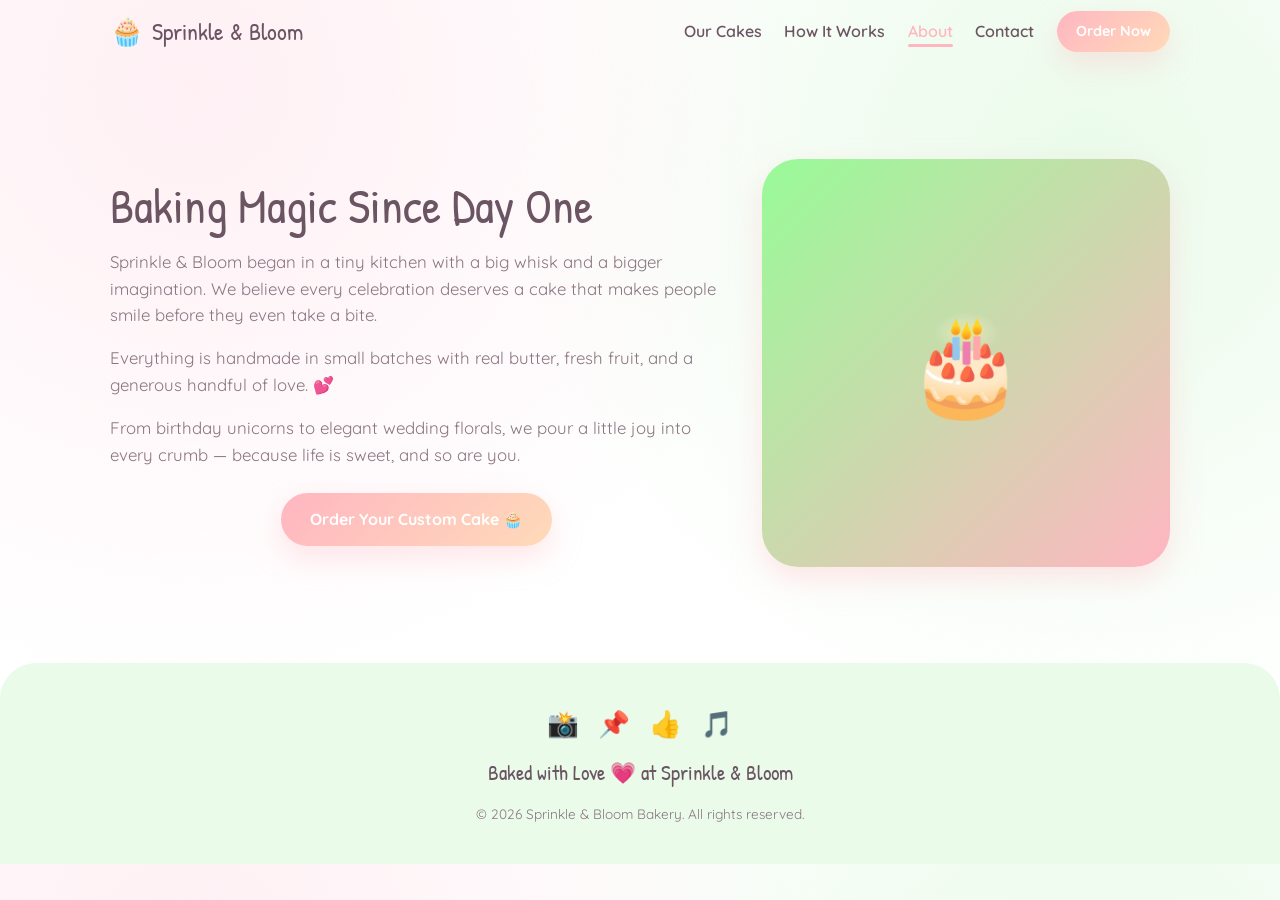
==== sprinkle-bloom/about.html @ a835fbe6 "Add files via upload" ====
<!DOCTYPE html>
<html lang="en">
<head>
  <meta charset="UTF-8" />
  <meta name="viewport" content="width=device-width, initial-scale=1.0" />
  <title>About | Sprinkle &amp; Bloom 🧁</title>
  <meta name="description" content="The story behind Sprinkle & Bloom whimsical custom cake bakery." />
  <link rel="preconnect" href="https://fonts.googleapis.com" />
  <link rel="preconnect" href="https://fonts.gstatic.com" crossorigin />
  <link href="https://fonts.googleapis.com/css2?family=Patrick+Hand&family=Quicksand:wght@400;500;600;700&display=swap" rel="stylesheet" />
  <link rel="stylesheet" href="style.css" />
</head>
<body>
  <div class="particle-field" id="particleField" aria-hidden="true"></div>
  <div class="cursor" id="cursor" aria-hidden="true">🧁</div>

  <header class="header" id="header">
    <nav class="nav container">
      <a href="index.html" class="logo">
        <span class="logo-emoji">🧁</span>
        <span class="logo-text">Sprinkle&nbsp;&amp;&nbsp;Bloom</span>
      </a>
      <button class="nav-toggle" id="navToggle" aria-label="Toggle menu" aria-expanded="false">
        <span></span><span></span><span></span>
      </button>
      <ul class="nav-links" id="navLinks">
        <li><a href="cakes.html">Our Cakes</a></li>
        <li><a href="how.html">How It Works</a></li>
        <li><a href="about.html" class="active">About</a></li>
        <li><a href="contact.html">Contact</a></li>
        <li><a href="contact.html" class="btn btn-primary btn-small">Order Now</a></li>
      </ul>
    </nav>
  </header>

  <main>
    <section class="section about">
      <div class="container about-container">
        <div class="about-text reveal">
          <h2 class="section-title" style="text-align:left;">Baking Magic Since Day One</h2>
          <p>
            Sprinkle &amp; Bloom began in a tiny kitchen with a big whisk and a
            bigger imagination. We believe every celebration deserves a cake that
            makes people smile before they even take a bite.
          </p>
          <p>
            Everything is handmade in small batches with real butter, fresh
            fruit, and a generous handful of love. 💕
          </p>
          <p>
            From birthday unicorns to elegant wedding florals, we pour a little
            joy into every crumb — because life is sweet, and so are you.
          </p>
          <div class="center-btn" style="text-align:left;margin-top:1.5rem;">
            <a href="contact.html" class="btn btn-primary">Order Your Custom Cake 🧁</a>
          </div>
        </div>
        <div class="about-art reveal" aria-hidden="true">
          <div class="blob-card"><span class="big-emoji">🎂</span></div>
        </div>
      </div>
    </section>
  </main>

  <footer class="footer">
    <div class="container footer-inner">
      <div class="footer-social">
        <a href="#" aria-label="Instagram">📸</a>
        <a href="#" aria-label="Pinterest">📌</a>
        <a href="#" aria-label="Facebook">👍</a>
        <a href="#" aria-label="TikTok">🎵</a>
      </div>
      <p class="footer-love">Baked with Love 💗 at Sprinkle &amp; Bloom</p>
      <p class="footer-copy">© <span id="year"></span> Sprinkle &amp; Bloom Bakery. All rights reserved.</p>
    </div>
  </footer>

  <script src="script.js"></script>
</body>
</html>
---- sprinkle-bloom/style.css ----
/* =====================================================================
   Sprinkle & Bloom 🧁 — Whimsical Custom Cake Bakery
   Single, well-commented stylesheet.
   Palette & fonts are defined as CSS variables in :root below.
   ===================================================================== */

/* ---------- 1. Design tokens (CSS variables) ---------- */
:root {
  /* Pastel palette */
  --pink:   #FFB6C1;
  --mint:   #98FB98;
  --white:  #FFFFFF;
  --gold:   #FFD700;
  --peach:  #FFDAB9;

  /* Derived tints for backgrounds / borders */
  --pink-soft:  #FFF0F4;
  --mint-soft:  #EAFBEA;
  --ink:        #6b5563;   /* soft brownish text for readability on pastels */
  --ink-soft:   #8a7682;

  /* Fonts */
  --font-head: "Patrick Hand", cursive;
  --font-body: "Quicksand", sans-serif;

  /* Shape + shadow language */
  --radius:    24px;
  --radius-lg: 36px;
  --shadow:    0 12px 30px rgba(255, 182, 193, 0.35);
  --shadow-sm: 0 6px 16px rgba(255, 182, 193, 0.30);

  /* Layout */
  --maxw: 1140px;
}

/* ---------- 2. Reset & base ---------- */
*,
*::before,
*::after { box-sizing: border-box; margin: 0; padding: 0; }

html { scroll-behavior: smooth; }

body {
  font-family: var(--font-body);
  color: var(--ink);
  background:
    radial-gradient(circle at 15% 10%, var(--pink-soft) 0%, transparent 45%),
    radial-gradient(circle at 85% 20%, var(--mint-soft) 0%, transparent 45%),
    var(--white);
  line-height: 1.6;
  overflow-x: hidden;
  /* hide native cursor on desktop; custom cupcake cursor takes over (see JS) */
}

h1, h2, h3 { font-family: var(--font-head); font-weight: 400; line-height: 1.1; }

a { color: inherit; text-decoration: none; }

img, svg { display: block; max-width: 100%; }

.container {
  width: 100%;
  max-width: var(--maxw);
  margin-inline: auto;
  padding-inline: clamp(1rem, 4vw, 2.5rem);
}

/* ---------- 3. Buttons (micro-interactions) ---------- */
.btn {
  display: inline-block;
  font-family: var(--font-body);
  font-weight: 700;
  font-size: 1rem;
  padding: 0.85rem 1.8rem;
  border: none;
  border-radius: 999px;
  cursor: pointer;
  transition: transform .25s cubic-bezier(.34,1.56,.64,1), box-shadow .25s, background .25s;
  will-change: transform;
}
.btn-primary {
  background: linear-gradient(135deg, var(--pink), var(--peach));
  color: #fff;
  box-shadow: var(--shadow);
}
.btn-primary:hover {
  transform: translateY(-3px) scale(1.05);
  box-shadow: 0 16px 36px rgba(255, 182, 193, 0.55);
  background: linear-gradient(135deg, var(--peach), var(--pink));
}
.btn-ghost {
  background: var(--white);
  color: var(--ink);
  box-shadow: var(--shadow-sm);
}
.btn-ghost:hover { transform: translateY(-3px) scale(1.05); background: var(--mint-soft); }
.btn-small { padding: 0.55rem 1.2rem; font-size: .9rem; }
.btn-block { width: 100%; }

/* center a lone button under a section */
.center-btn {
  display: flex;
  justify-content: center;
  margin-top: 2.2rem;
}

/* make an entire polaroid card a clickable link */
.polaroid-link { display: block; }

/* CTA banner reuses .order-box styling */
.cta-banner { text-align: center; }

/* ---------- 4. Header / Navigation ---------- */
.header {
  position: sticky;
  top: 0;
  z-index: 50;
  /* transparent at top, JS adds .scrolled for solid bg */
  background: transparent;
  transition: background .35s, box-shadow .35s, padding .35s;
  padding-block: 0.6rem;
}
.header.scrolled {
  background: rgba(255, 255, 255, 0.85);
  backdrop-filter: blur(10px);
  box-shadow: 0 6px 20px rgba(255, 182, 193, 0.25);
}
.nav {
  display: flex;
  align-items: center;
  justify-content: space-between;
}
.logo {
  display: flex;
  align-items: center;
  gap: 0.5rem;
  font-family: var(--font-head);
  font-size: 1.5rem;
  color: var(--ink);
}
.logo-emoji { font-size: 1.7rem; animation: bob 3s ease-in-out infinite; }

.nav-links {
  list-style: none;
  display: flex;
  align-items: center;
  gap: 1.4rem;
  font-weight: 600;
}
.nav-links a:not(.btn) {
  position: relative;
  padding: 0.3rem 0;
  transition: color .2s;
}
.nav-links a:not(.btn)::after {
  content: "";
  position: absolute;
  left: 0; bottom: -2px;
  width: 0; height: 3px;
  border-radius: 3px;
  background: var(--pink);
  transition: width .25s;
}
.nav-links a:not(.btn):hover { color: var(--pink); }
.nav-links a:not(.btn):hover::after { width: 100%; }
/* current page indicator */
.nav-links a.active { color: var(--pink); }
.nav-links a.active::after { width: 100%; }

/* hamburger (mobile) */
.nav-toggle {
  display: none;
  flex-direction: column;
  gap: 5px;
  background: none;
  border: none;
  cursor: pointer;
  padding: 6px;
}
.nav-toggle span {
  width: 26px; height: 3px; border-radius: 3px;
  background: var(--ink);
  transition: transform .3s, opacity .3s;
}

/* ---------- 5. Hero ---------- */
.hero {
  position: relative;
  padding-block: clamp(3rem, 8vw, 6rem);
  min-height: 88vh;
  display: flex;
  align-items: center;
}
.hero-container {
  display: grid;
  grid-template-columns: 1.1fr 0.9fr;
  gap: 2rem;
  align-items: center;
}
.eyebrow {
  display: inline-block;
  background: var(--mint-soft);
  color: #4a8a4a;
  font-weight: 700;
  font-size: .85rem;
  padding: 0.35rem 1rem;
  border-radius: 999px;
  margin-bottom: 1rem;
  box-shadow: var(--shadow-sm);
}
.hero-text h1 {
  font-size: clamp(2.6rem, 6vw, 4.4rem);
  color: var(--ink);
}
.hero-text .highlight {
  color: var(--pink);
  position: relative;
}
.hero-text .highlight::after {
  content: "";
  position: absolute; left: 0; bottom: 4px;
  width: 100%; height: 12px;
  background: var(--gold);
  opacity: .35;
  border-radius: 12px;
  z-index: -1;
}
.hero-sub {
  margin: 1.2rem 0 1.8rem;
  font-size: 1.15rem;
  color: var(--ink-soft);
  max-width: 34ch;
}
.hero-cta { display: flex; gap: 1rem; flex-wrap: wrap; }

/* Animated SVG baker scene */
.hero-image { display: flex; justify-content: center; }
.baker-scene { width: min(420px, 100%); height: auto; }

.blob {
  fill: var(--pink-soft);
  animation: pulse 6s ease-in-out infinite;
}
.cake { animation: floaty 5s ease-in-out infinite; transform-origin: center; }
.baker { animation: floaty 5s ease-in-out infinite reverse; transform-origin: center; }
.sprinkles .sp { animation: spin 4s linear infinite; transform-origin: center; }
.sp2 { animation-delay: .5s; } .sp3 { animation-delay: 1s; }
.sp4 { animation-delay: 1.5s; } .sp5 { animation-delay: 2s; }
.piping { animation: pipe 1.6s ease-in-out infinite; transform-origin: 168px 138px; }
.frost-dot { animation: drop 1.6s ease-in-out infinite; }

@keyframes floaty { 0%,100% { transform: translateY(0); } 50% { transform: translateY(-10px); } }
@keyframes pulse  { 0%,100% { transform: scale(1); } 50% { transform: scale(1.06); } }
@keyframes spin   { to { transform: rotate(360deg); } }
@keyframes bob    { 0%,100% { transform: translateY(0); } 50% { transform: translateY(-6px); } }
@keyframes pipe   { 0%,100% { transform: rotate(0); } 50% { transform: rotate(-8deg) translateY(2px); } }
@keyframes drop   { 0% { opacity: 0; transform: translateY(-4px); } 50% { opacity: 1; } 100% { opacity: 0; transform: translateY(8px); } }

/* ---------- 6. Generic sections ---------- */
.section { padding-block: clamp(3.5rem, 8vw, 6rem); position: relative; }
.section-title {
  text-align: center;
  font-size: clamp(2rem, 5vw, 3rem);
  color: var(--ink);
}
.section-sub {
  text-align: center;
  color: var(--ink-soft);
  margin-top: .6rem;
  margin-bottom: 2.5rem;
  font-size: 1.05rem;
}

/* ---------- 7. Cakes gallery (polaroid cards) ---------- */
.cake-grid {
  display: grid;
  grid-template-columns: repeat(3, 1fr);
  gap: 2rem;
}
.cake-card { display: flex; justify-content: center; }
.polaroid {
  background: var(--white);
  border-radius: var(--radius);
  padding: 1rem 1rem 1.4rem;
  box-shadow: var(--shadow);
  width: 100%;
  max-width: 320px;
  transition: transform .4s cubic-bezier(.34,1.56,.64,1), box-shadow .4s;
  /* slight random tilt for charm */
  transform: rotate(-2deg);
}
.cake-card:nth-child(even) .polaroid { transform: rotate(2deg); }
.polaroid:hover {
  /* wobble + float on hover */
  animation: wobble 0.6s ease;
  transform: translateY(-12px) rotate(0deg) scale(1.04);
  box-shadow: 0 22px 44px rgba(255, 182, 193, 0.5);
}
.cake-card:nth-child(even) .polaroid:hover { transform: translateY(-12px) rotate(0deg) scale(1.04); }

.cake-photo {
  aspect-ratio: 1 / 1;
  border-radius: 16px;
  background-size: cover;
  background-position: center;
}
/* Placeholder "photos": playful pastel gradients (replace with real images later) */
.photo-1 { background: linear-gradient(135deg, var(--pink), var(--peach)); }
.photo-2 { background: linear-gradient(135deg, var(--mint), #c8f7c8); }
.photo-3 { background: linear-gradient(135deg, #c9b6ff, var(--pink)); }
.photo-4 { background: linear-gradient(135deg, var(--gold), var(--peach)); }
.photo-5 { background: linear-gradient(135deg, #ff9ec4, var(--pink)); }
.photo-6 { background: linear-gradient(135deg, #a7e9ff, var(--mint)); }
.polaroid figcaption {
  text-align: center;
  font-family: var(--font-head);
  font-size: 1.3rem;
  margin-top: .8rem;
  color: var(--ink);
}

@keyframes wobble {
  0% { transform: rotate(0) translateY(-12px) scale(1.04); }
  25% { transform: rotate(-3deg) translateY(-12px) scale(1.04); }
  50% { transform: rotate(3deg) translateY(-12px) scale(1.04); }
  75% { transform: rotate(-2deg) translateY(-12px) scale(1.04); }
  100% { transform: rotate(0) translateY(-12px) scale(1.04); }
}

/* ---------- 8. How it works ---------- */
.how { background: var(--pink-soft); border-radius: var(--radius-lg); margin-inline: clamp(0,3vw,1.5rem); }
.steps {
  display: grid;
  grid-template-columns: repeat(3, 1fr);
  gap: 2rem;
}
.step {
  background: var(--white);
  border-radius: var(--radius);
  padding: 2rem 1.5rem;
  text-align: center;
  box-shadow: var(--shadow-sm);
  transition: transform .3s, box-shadow .3s;
}
.step:hover { transform: translateY(-8px); box-shadow: var(--shadow); }
.step-icon {
  font-size: 3rem;
  margin-bottom: .6rem;
  animation: bob 3s ease-in-out infinite;
}
.step h3 { font-size: 1.5rem; color: var(--pink); margin-bottom: .4rem; }
.step p { color: var(--ink-soft); }

/* ---------- 9. About ---------- */
.about-container {
  display: grid;
  grid-template-columns: 1.2fr 0.8fr;
  gap: 2.5rem;
  align-items: center;
}
.about-text p { margin-top: 1rem; color: var(--ink-soft); font-size: 1.05rem; }
.blob-card {
  background: linear-gradient(135deg, var(--mint), var(--pink));
  border-radius: var(--radius-lg);
  aspect-ratio: 1 / 1;
  display: grid;
  place-items: center;
  box-shadow: var(--shadow);
  animation: floaty 6s ease-in-out infinite;
}
.big-emoji { font-size: 6rem; }

/* ---------- 10. Order / contact form ---------- */
.order { }
.order-box {
  background: var(--white);
  border-radius: var(--radius-lg);
  padding: clamp(2rem, 5vw, 3.5rem);
  box-shadow: var(--shadow);
  max-width: 720px;
  margin-inline: auto;
}
.order-form { display: grid; gap: 1.2rem; margin-top: 1.5rem; }
.field { display: grid; gap: .4rem; }
.field label { font-weight: 700; color: var(--ink); }
.field input,
.field textarea {
  font-family: var(--font-body);
  font-size: 1rem;
  padding: 0.85rem 1rem;
  border: 2px solid var(--peach);
  border-radius: 16px;
  background: var(--pink-soft);
  color: var(--ink);
  transition: border-color .2s, box-shadow .2s;
  resize: vertical;
}
.field input:focus,
.field textarea:focus {
  outline: none;
  border-color: var(--pink);
  box-shadow: 0 0 0 4px rgba(255, 182, 193, 0.25);
}
.form-note {
  text-align: center;
  font-weight: 700;
  color: #4a8a4a;
  min-height: 1.2em;
}

.contact-mini { text-align: center; color: var(--ink-soft); }
.contact-mini a { color: var(--pink); font-weight: 700; }

/* ---------- 11. Footer ---------- */
.footer {
  background: var(--mint-soft);
  border-top-left-radius: var(--radius-lg);
  border-top-right-radius: var(--radius-lg);
  padding-block: 2.5rem;
}
.footer-inner { text-align: center; display: grid; gap: .8rem; }
.footer-social { display: flex; justify-content: center; gap: 1.2rem; font-size: 1.6rem; }
.footer-social a { transition: transform .25s; }
.footer-social a:hover { transform: translateY(-4px) scale(1.2) rotate(-8deg); }
.footer-love { font-family: var(--font-head); font-size: 1.3rem; color: var(--ink); }
.footer-copy { font-size: .85rem; color: var(--ink-soft); }

/* ---------- 12. Scroll-reveal animation ---------- */
/* Elements with .reveal start hidden + shifted; JS adds .visible */
.reveal {
  opacity: 0;
  transform: translateY(40px);
  transition: opacity .7s ease, transform .7s cubic-bezier(.34,1.56,.64,1);
}
.reveal.visible { opacity: 1; transform: translateY(0); }
/* stagger children inside a grid for a cascading effect */
.cake-grid .reveal:nth-child(2) { transition-delay: .08s; }
.cake-grid .reveal:nth-child(3) { transition-delay: .16s; }
.cake-grid .reveal:nth-child(4) { transition-delay: .08s; }
.cake-grid .reveal:nth-child(5) { transition-delay: .16s; }
.cake-grid .reveal:nth-child(6) { transition-delay: .24s; }
.steps .reveal:nth-child(2) { transition-delay: .12s; }
.steps .reveal:nth-child(3) { transition-delay: .24s; }

/* ---------- 13. Floating background particles ---------- */
.particle-field {
  position: fixed;
  inset: 0;
  pointer-events: none;   /* never blocks clicks */
  z-index: 1;
  overflow: hidden;
}
.particle-field .particle {
  position: absolute;
  bottom: -40px;
  font-size: 1.1rem;
  opacity: .5;
  animation: rise linear infinite;
  will-change: transform;
}
@keyframes rise {
  0%   { transform: translateY(0) rotate(0); opacity: 0; }
  12%  { opacity: .5; }
  88%  { opacity: .5; }
  100% { transform: translateY(-110vh) rotate(360deg); opacity: 0; }
}

/* ---------- 14. Custom cursor ---------- */
.cursor {
  position: fixed;
  top: 0; left: 0;
  font-size: 1.6rem;
  pointer-events: none;
  z-index: 9999;
  /* Position is driven every frame by JS (rAF lerp) — do NOT transition
     transform here, or it double-smooths and lags/jitters (esp. over
     the animated cake cards). Only the scale gets a gentle transition. */
  transform: translate(-50%, -50%);
  transition: scale .15s ease, opacity .2s ease;
  display: none;            /* enabled by JS only on fine pointers */
  will-change: transform;
  opacity: 0;               /* fade in once the mouse moves */
}
.cursor.active { scale: 1.5; }

/* ---------- 15. Responsive ---------- */
@media (max-width: 900px) {
  .hero-container { grid-template-columns: 1fr; text-align: center; }
  .hero-sub { margin-inline: auto; }
  .hero-cta { justify-content: center; }
  .hero-image { order: -1; }
  .cake-grid { grid-template-columns: repeat(2, 1fr); }
  .steps { grid-template-columns: 1fr; }
  .about-container { grid-template-columns: 1fr; }
  .about-art { order: -1; max-width: 280px; margin-inline: auto; }
}

@media (max-width: 620px) {
  .nav-links {
    position: absolute;
    top: 100%; right: 0; left: 0;
    flex-direction: column;
    gap: 1rem;
    background: rgba(255,255,255,.97);
    padding: 1.5rem;
    border-radius: 0 0 var(--radius) var(--radius);
    box-shadow: var(--shadow);
    transform: translateY(-130%);
    transition: transform .35s ease;
  }
  .nav-links.open { transform: translateY(0); }
  .nav-toggle { display: flex; }
  .nav-toggle.open span:nth-child(1) { transform: translateY(8px) rotate(45deg); }
  .nav-toggle.open span:nth-child(2) { opacity: 0; }
  .nav-toggle.open span:nth-child(3) { transform: translateY(-8px) rotate(-45deg); }
  .cake-grid { grid-template-columns: 1fr; }
  .hero-text h1 { font-size: 2.6rem; }
}

/* ---------- 16. Reduced-motion accessibility ---------- */
@media (prefers-reduced-motion: reduce) {
  *, *::before, *::after {
    animation-duration: .001ms !important;
    animation-iteration-count: 1 !important;
    transition-duration: .001ms !important;
    scroll-behavior: auto !important;
  }
  .reveal { opacity: 1; transform: none; }
}
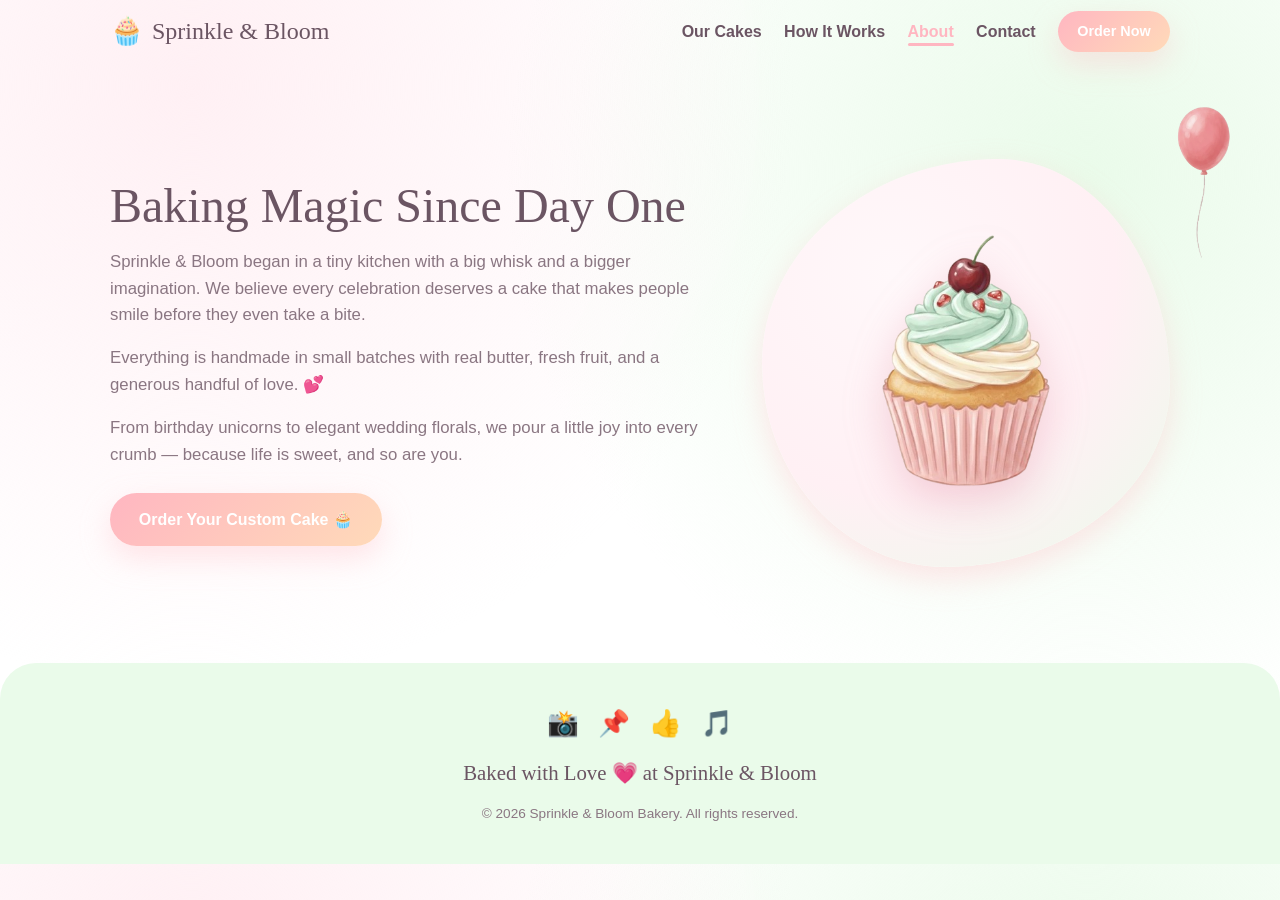
==== commit 948c7743: "Use watercolor illustration assets and add whimsical animations - Move the 7 PNGs into images/ with " ====
--- a/sprinkle-bloom/about.html
+++ b/sprinkle-bloom/about.html
@@ -3,6 +3,11 @@
 <head>
   <meta charset="UTF-8" />
   <meta name="viewport" content="width=device-width, initial-scale=1.0" />
+  <meta
+    http-equiv="Content-Security-Policy"
+    content="default-src 'self'; script-src 'self'; style-src 'self' 'unsafe-inline' https://fonts.googleapis.com; font-src https://fonts.gstatic.com; img-src 'self' data:; connect-src 'self'; object-src 'none'; base-uri 'self'; form-action 'self'"
+  />
+  <meta name="referrer" content="strict-origin-when-cross-origin" />
   <title>About | Sprinkle &amp; Bloom 🧁</title>
   <meta name="description" content="The story behind Sprinkle & Bloom whimsical custom cake bakery." />
   <link rel="preconnect" href="https://fonts.googleapis.com" />
@@ -35,6 +40,7 @@
 
   <main>
     <section class="section about">
+      <img src="images/balloon-coral.png" alt="" class="section-balloon float-decor" data-speed="-0.09" aria-hidden="true" loading="lazy" />
       <div class="container about-container">
         <div class="about-text reveal">
           <h2 class="section-title" style="text-align:left;">Baking Magic Since Day One</h2>
@@ -51,12 +57,14 @@
             From birthday unicorns to elegant wedding florals, we pour a little
             joy into every crumb — because life is sweet, and so are you.
           </p>
-          <div class="center-btn" style="text-align:left;margin-top:1.5rem;">
+          <div class="center-btn" style="justify-content:flex-start;margin-top:1.5rem;">
             <a href="contact.html" class="btn btn-primary">Order Your Custom Cake 🧁</a>
           </div>
         </div>
         <div class="about-art reveal" aria-hidden="true">
-          <div class="blob-card"><span class="big-emoji">🎂</span></div>
+          <div class="blob-card">
+            <img src="images/cupcake.png" alt="" class="blob-art" loading="lazy" width="400" height="400" />
+          </div>
         </div>
       </div>
     </section>
--- a/sprinkle-bloom/style.css
+++ b/sprinkle-bloom/style.css
@@ -233,28 +233,157 @@
 }
 .hero-cta { display: flex; gap: 1rem; flex-wrap: wrap; }
 
-/* Animated SVG baker scene */
-.hero-image { display: flex; justify-content: center; }
-.baker-scene { width: min(420px, 100%); height: auto; }
-
-.blob {
-  fill: var(--pink-soft);
-  animation: pulse 6s ease-in-out infinite;
-}
-.cake { animation: floaty 5s ease-in-out infinite; transform-origin: center; }
-.baker { animation: floaty 5s ease-in-out infinite reverse; transform-origin: center; }
-.sprinkles .sp { animation: spin 4s linear infinite; transform-origin: center; }
-.sp2 { animation-delay: .5s; } .sp3 { animation-delay: 1s; }
-.sp4 { animation-delay: 1.5s; } .sp5 { animation-delay: 2s; }
-.piping { animation: pipe 1.6s ease-in-out infinite; transform-origin: 168px 138px; }
-.frost-dot { animation: drop 1.6s ease-in-out infinite; }
-
-@keyframes floaty { 0%,100% { transform: translateY(0); } 50% { transform: translateY(-10px); } }
-@keyframes pulse  { 0%,100% { transform: scale(1); } 50% { transform: scale(1.06); } }
-@keyframes spin   { to { transform: rotate(360deg); } }
+/* Hero illustration: hand-painted cake floating over a morphing blob */
+.hero-image {
+  position: relative;
+  display: flex;
+  justify-content: center;
+  align-items: center;
+}
+.hero-blob {
+  position: absolute;
+  inset: 0;
+  margin: auto;
+  width: min(440px, 92%);
+  aspect-ratio: 1 / 1;
+  background: radial-gradient(circle at 35% 30%, #fff6f9 0%, var(--pink-soft) 55%, #ffe4ec 100%);
+  border-radius: 58% 42% 55% 45% / 50% 55% 45% 50%;
+  animation: blobMorph 12s ease-in-out infinite alternate;
+  z-index: 0;
+}
+.hero-cake {
+  position: relative;
+  z-index: 1;
+  width: min(400px, 82%);
+  height: auto;
+  filter: drop-shadow(0 24px 30px rgba(214, 116, 141, 0.28));
+  animation: floaty 6s ease-in-out infinite;
+}
+/* small companion desserts orbiting the hero cake */
+.hero-mini {
+  position: absolute;
+  z-index: 2;
+  width: clamp(70px, 9vw, 110px);
+  height: auto;
+  filter: drop-shadow(0 10px 14px rgba(214, 116, 141, 0.25));
+}
+.mini-macaron { top: 4%; left: 2%; animation: floaty 5s ease-in-out infinite reverse; }
+.mini-cupcake { bottom: 2%; right: 0; animation: floaty 7s ease-in-out .8s infinite; }
+
+/* Decorative floating balloons (parallax handled in JS via data-depth/data-speed) */
+.float-decor { pointer-events: none; user-select: none; will-change: transform; }
+.hero-balloon {
+  position: absolute;
+  width: clamp(54px, 7vw, 96px);
+  height: auto;
+  z-index: 0;
+  opacity: .9;
+  filter: drop-shadow(0 12px 16px rgba(214, 116, 141, 0.18));
+}
+.balloon-1 { top: 12%;  left: 4%;  animation: sway 7s ease-in-out infinite; }
+.balloon-2 { top: 8%;   right: 6%; animation: sway 9s ease-in-out 1s infinite reverse; }
+.balloon-3 { bottom: 10%; left: 44%; width: clamp(44px, 5vw, 72px); animation: sway 8s ease-in-out .5s infinite; }
+
+/* balloons peeking into content sections */
+.section-balloon {
+  position: absolute;
+  top: 6%;
+  right: 3%;
+  width: clamp(50px, 6vw, 88px);
+  height: auto;
+  z-index: 0;
+  opacity: .8;
+  animation: sway 8s ease-in-out infinite;
+}
+.section-balloon-left { right: auto; left: 3%; top: 40%; animation-delay: 1.2s; }
+.cta-section { position: relative; }
+.cta-balloon {
+  position: absolute;
+  top: -8%;
+  right: 8%;
+  width: clamp(54px, 6vw, 90px);
+  z-index: 2;
+  animation: sway 7s ease-in-out infinite;
+}
+
+/* Scroll hint: a little bouncing pill at the bottom of the hero */
+.scroll-hint {
+  position: absolute;
+  left: 50%;
+  bottom: 1.6rem;
+  transform: translateX(-50%);
+  width: 28px; height: 46px;
+  border: 3px solid var(--pink);
+  border-radius: 999px;
+  display: flex;
+  justify-content: center;
+  padding-top: 8px;
+  opacity: .7;
+  transition: opacity .25s;
+}
+.scroll-hint:hover { opacity: 1; }
+.scroll-hint-dot {
+  width: 6px; height: 6px;
+  border-radius: 50%;
+  background: var(--pink);
+  animation: scrollDot 1.8s ease-in-out infinite;
+}
+
+/* Hero title reveal: JS wraps words in .title-word spans */
+.title-word {
+  display: inline-block;
+  opacity: 0;
+  transform: translateY(0.6em) rotate(4deg);
+  animation: wordRise .7s cubic-bezier(.34,1.56,.64,1) forwards;
+}
+
+@keyframes wordRise {
+  to { opacity: 1; transform: translateY(0) rotate(0); }
+}
+/* --px / --py are parallax offsets driven by JS (mouse + scroll);
+   baking them into the keyframes lets both effects compose. */
+@keyframes floaty {
+  0%,100% { transform: translate(var(--px, 0px), var(--py, 0px)) rotate(-1deg); }
+  50%     { transform: translate(var(--px, 0px), calc(var(--py, 0px) - 14px)) rotate(1.5deg); }
+}
+@keyframes sway {
+  0%,100% { transform: translate(var(--px, 0px), var(--py, 0px)) rotate(-4deg); }
+  50%     { transform: translate(var(--px, 0px), calc(var(--py, 0px) - 18px)) rotate(5deg); }
+}
+@keyframes blobMorph {
+  0%   { border-radius: 58% 42% 55% 45% / 50% 55% 45% 50%; transform: scale(1) rotate(0); }
+  50%  { border-radius: 45% 55% 48% 52% / 55% 45% 55% 45%; transform: scale(1.05) rotate(3deg); }
+  100% { border-radius: 52% 48% 42% 58% / 45% 52% 48% 55%; transform: scale(.98) rotate(-3deg); }
+}
 @keyframes bob    { 0%,100% { transform: translateY(0); } 50% { transform: translateY(-6px); } }
-@keyframes pipe   { 0%,100% { transform: rotate(0); } 50% { transform: rotate(-8deg) translateY(2px); } }
-@keyframes drop   { 0% { opacity: 0; transform: translateY(-4px); } 50% { opacity: 1; } 100% { opacity: 0; transform: translateY(8px); } }
+@keyframes scrollDot {
+  0%   { transform: translateY(0); opacity: 1; }
+  70%  { transform: translateY(16px); opacity: 0; }
+  100% { transform: translateY(0); opacity: 0; }
+}
+
+/* ---------- 5b. Marquee ribbon (patisserie-style flowing text) ---------- */
+.marquee {
+  overflow: hidden;
+  background: linear-gradient(90deg, var(--pink-soft), var(--mint-soft), var(--pink-soft));
+  padding-block: 0.9rem;
+  border-block: 2px dashed rgba(255, 182, 193, 0.5);
+  transform: rotate(-1deg) scale(1.02);
+}
+.marquee-track {
+  display: flex;
+  width: max-content;
+  animation: marquee 26s linear infinite;
+}
+.marquee-track span {
+  font-family: var(--font-head);
+  font-size: 1.35rem;
+  color: var(--ink);
+  white-space: nowrap;
+  padding-right: 1rem;
+}
+.marquee:hover .marquee-track { animation-play-state: paused; }
+@keyframes marquee { to { transform: translateX(-50%); } }
 
 /* ---------- 6. Generic sections ---------- */
 .section { padding-block: clamp(3.5rem, 8vw, 6rem); position: relative; }
@@ -276,7 +405,9 @@
   display: grid;
   grid-template-columns: repeat(3, 1fr);
   gap: 2rem;
-}
+  perspective: 1200px;       /* lets the JS 3D tilt read as depth */
+}
+.cake-grid-4 { grid-template-columns: repeat(4, 1fr); gap: 1.6rem; }
 .cake-card { display: flex; justify-content: center; }
 .polaroid {
   background: var(--white);
@@ -286,45 +417,44 @@
   width: 100%;
   max-width: 320px;
   transition: transform .4s cubic-bezier(.34,1.56,.64,1), box-shadow .4s;
-  /* slight random tilt for charm */
+  /* slight random tilt for charm; JS 3D tilt takes over while hovering */
   transform: rotate(-2deg);
+  transform-style: preserve-3d;
 }
 .cake-card:nth-child(even) .polaroid { transform: rotate(2deg); }
 .polaroid:hover {
-  /* wobble + float on hover */
-  animation: wobble 0.6s ease;
   transform: translateY(-12px) rotate(0deg) scale(1.04);
   box-shadow: 0 22px 44px rgba(255, 182, 193, 0.5);
 }
-.cake-card:nth-child(even) .polaroid:hover { transform: translateY(-12px) rotate(0deg) scale(1.04); }
 
 .cake-photo {
   aspect-ratio: 1 / 1;
   border-radius: 16px;
-  background-size: cover;
-  background-position: center;
-}
-/* Placeholder "photos": playful pastel gradients (replace with real images later) */
-.photo-1 { background: linear-gradient(135deg, var(--pink), var(--peach)); }
-.photo-2 { background: linear-gradient(135deg, var(--mint), #c8f7c8); }
-.photo-3 { background: linear-gradient(135deg, #c9b6ff, var(--pink)); }
-.photo-4 { background: linear-gradient(135deg, var(--gold), var(--peach)); }
-.photo-5 { background: linear-gradient(135deg, #ff9ec4, var(--pink)); }
-.photo-6 { background: linear-gradient(135deg, #a7e9ff, var(--mint)); }
+  overflow: hidden;
+  display: grid;
+  place-items: center;
+  padding: 8%;
+}
+.cake-photo img {
+  width: 100%;
+  height: 100%;
+  object-fit: contain;
+  filter: drop-shadow(0 12px 14px rgba(160, 90, 110, 0.22));
+  transition: transform .5s cubic-bezier(.34,1.56,.64,1);
+  transform: translateZ(30px);  /* pops toward the viewer during 3D tilt */
+}
+.polaroid:hover .cake-photo img { transform: translateZ(30px) scale(1.08) rotate(-2deg); }
+/* soft pastel backdrops behind the transparent illustrations */
+.photo-1 { background: radial-gradient(circle at 30% 25%, #fff8fa, var(--pink-soft) 70%); }
+.photo-2 { background: radial-gradient(circle at 30% 25%, #f6fff6, var(--mint-soft) 70%); }
+.photo-3 { background: radial-gradient(circle at 30% 25%, #fffdf4, #fdf3d8 70%); }
+.photo-4 { background: radial-gradient(circle at 30% 25%, #fff7f2, #ffe9d8 70%); }
 .polaroid figcaption {
   text-align: center;
   font-family: var(--font-head);
   font-size: 1.3rem;
   margin-top: .8rem;
   color: var(--ink);
-}
-
-@keyframes wobble {
-  0% { transform: rotate(0) translateY(-12px) scale(1.04); }
-  25% { transform: rotate(-3deg) translateY(-12px) scale(1.04); }
-  50% { transform: rotate(3deg) translateY(-12px) scale(1.04); }
-  75% { transform: rotate(-2deg) translateY(-12px) scale(1.04); }
-  100% { transform: rotate(0) translateY(-12px) scale(1.04); }
 }
 
 /* ---------- 8. How it works ---------- */
@@ -360,15 +490,22 @@
 }
 .about-text p { margin-top: 1rem; color: var(--ink-soft); font-size: 1.05rem; }
 .blob-card {
-  background: linear-gradient(135deg, var(--mint), var(--pink));
-  border-radius: var(--radius-lg);
+  background: radial-gradient(circle at 32% 28%, #fff8fa 0%, var(--pink-soft) 55%, var(--mint-soft) 100%);
+  border-radius: 58% 42% 55% 45% / 50% 55% 45% 50%;
   aspect-ratio: 1 / 1;
   display: grid;
   place-items: center;
+  padding: 10%;
   box-shadow: var(--shadow);
+  animation: blobMorph 12s ease-in-out infinite alternate;
+}
+.blob-art {
+  width: 100%;
+  height: 100%;
+  object-fit: contain;
+  filter: drop-shadow(0 16px 20px rgba(214, 116, 141, 0.28));
   animation: floaty 6s ease-in-out infinite;
 }
-.big-emoji { font-size: 6rem; }
 
 /* ---------- 10. Order / contact form ---------- */
 .order { }
@@ -457,6 +594,21 @@
   opacity: .5;
   animation: rise linear infinite;
   will-change: transform;
+}
+/* occasional watercolor balloon drifting up with the sprinkles */
+.particle-field .balloon-particle {
+  width: 44px;
+  height: auto;
+  bottom: -140px;
+  opacity: .6;
+  animation: balloonRise linear infinite;
+}
+@keyframes balloonRise {
+  0%   { transform: translateY(0) translateX(0) rotate(-3deg); opacity: 0; }
+  10%  { opacity: .6; }
+  50%  { transform: translateY(-60vh) translateX(24px) rotate(4deg); }
+  90%  { opacity: .6; }
+  100% { transform: translateY(-125vh) translateX(-12px) rotate(-4deg); opacity: 0; }
 }
 @keyframes rise {
   0%   { transform: translateY(0) rotate(0); opacity: 0; }
@@ -489,10 +641,14 @@
   .hero-sub { margin-inline: auto; }
   .hero-cta { justify-content: center; }
   .hero-image { order: -1; }
-  .cake-grid { grid-template-columns: repeat(2, 1fr); }
+  .hero-balloon { opacity: .55; }
+  .balloon-3 { display: none; }
+  .scroll-hint { display: none; }
+  .cake-grid, .cake-grid-4 { grid-template-columns: repeat(2, 1fr); }
   .steps { grid-template-columns: 1fr; }
   .about-container { grid-template-columns: 1fr; }
   .about-art { order: -1; max-width: 280px; margin-inline: auto; }
+  .section-balloon { opacity: .45; }
 }
 
 @media (max-width: 620px) {
@@ -513,8 +669,9 @@
   .nav-toggle.open span:nth-child(1) { transform: translateY(8px) rotate(45deg); }
   .nav-toggle.open span:nth-child(2) { opacity: 0; }
   .nav-toggle.open span:nth-child(3) { transform: translateY(-8px) rotate(-45deg); }
-  .cake-grid { grid-template-columns: 1fr; }
+  .cake-grid, .cake-grid-4 { grid-template-columns: 1fr; }
   .hero-text h1 { font-size: 2.6rem; }
+  .marquee-track span { font-size: 1.1rem; }
 }
 
 /* ---------- 16. Reduced-motion accessibility ---------- */
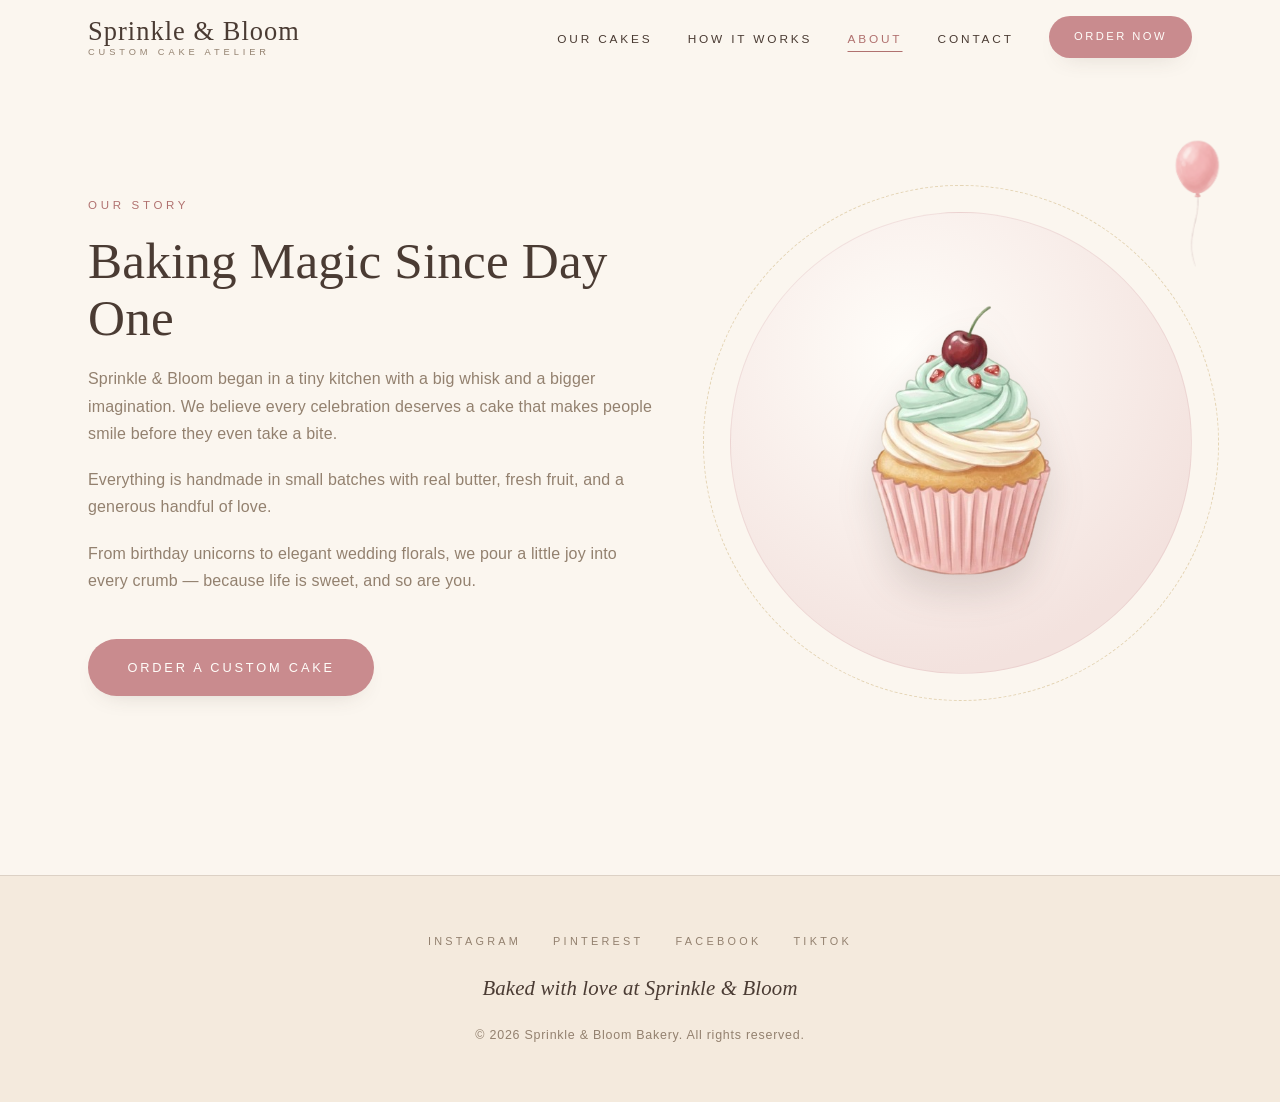
==== commit 2c9e1b39: "Overhaul design to an editorial patisserie aesthetic Move from the candy-pastel/emoji look to a refi" ====
--- a/sprinkle-bloom/about.html
+++ b/sprinkle-bloom/about.html
@@ -8,22 +8,21 @@
     content="default-src 'self'; script-src 'self'; style-src 'self' 'unsafe-inline' https://fonts.googleapis.com; font-src https://fonts.gstatic.com; img-src 'self' data:; connect-src 'self'; object-src 'none'; base-uri 'self'; form-action 'self'"
   />
   <meta name="referrer" content="strict-origin-when-cross-origin" />
-  <title>About | Sprinkle &amp; Bloom 🧁</title>
-  <meta name="description" content="The story behind Sprinkle & Bloom whimsical custom cake bakery." />
+  <title>About | Sprinkle &amp; Bloom</title>
+  <meta name="description" content="The story behind Sprinkle & Bloom whimsical custom cake atelier." />
   <link rel="preconnect" href="https://fonts.googleapis.com" />
   <link rel="preconnect" href="https://fonts.gstatic.com" crossorigin />
-  <link href="https://fonts.googleapis.com/css2?family=Patrick+Hand&family=Quicksand:wght@400;500;600;700&display=swap" rel="stylesheet" />
+  <link href="https://fonts.googleapis.com/css2?family=Cormorant+Garamond:ital,wght@0,400;0,500;0,600;1,400;1,500&family=Jost:wght@300;400;500&display=swap" rel="stylesheet" />
   <link rel="stylesheet" href="style.css" />
 </head>
 <body>
   <div class="particle-field" id="particleField" aria-hidden="true"></div>
-  <div class="cursor" id="cursor" aria-hidden="true">🧁</div>
 
   <header class="header" id="header">
     <nav class="nav container">
       <a href="index.html" class="logo">
-        <span class="logo-emoji">🧁</span>
-        <span class="logo-text">Sprinkle&nbsp;&amp;&nbsp;Bloom</span>
+        <span class="logo-text">Sprinkle &amp; Bloom</span>
+        <span class="logo-tag">Custom Cake Atelier</span>
       </a>
       <button class="nav-toggle" id="navToggle" aria-label="Toggle menu" aria-expanded="false">
         <span></span><span></span><span></span>
@@ -40,10 +39,11 @@
 
   <main>
     <section class="section about">
-      <img src="images/balloon-coral.png" alt="" class="section-balloon float-decor" data-speed="-0.09" aria-hidden="true" loading="lazy" />
+      <img src="images/balloon-coral.png" alt="" class="section-balloon float-decor" data-speed="-0.07" aria-hidden="true" loading="lazy" />
       <div class="container about-container">
         <div class="about-text reveal">
-          <h2 class="section-title" style="text-align:left;">Baking Magic Since Day One</h2>
+          <span class="overline">Our Story</span>
+          <h2 class="section-title">Baking Magic Since Day One</h2>
           <p>
             Sprinkle &amp; Bloom began in a tiny kitchen with a big whisk and a
             bigger imagination. We believe every celebration deserves a cake that
@@ -51,14 +51,14 @@
           </p>
           <p>
             Everything is handmade in small batches with real butter, fresh
-            fruit, and a generous handful of love. 💕
+            fruit, and a generous handful of love.
           </p>
           <p>
             From birthday unicorns to elegant wedding florals, we pour a little
             joy into every crumb — because life is sweet, and so are you.
           </p>
-          <div class="center-btn" style="justify-content:flex-start;margin-top:1.5rem;">
-            <a href="contact.html" class="btn btn-primary">Order Your Custom Cake 🧁</a>
+          <div class="center-btn" style="justify-content:flex-start;">
+            <a href="contact.html" class="btn btn-primary">Order a Custom Cake</a>
           </div>
         </div>
         <div class="about-art reveal" aria-hidden="true">
@@ -73,12 +73,12 @@
   <footer class="footer">
     <div class="container footer-inner">
       <div class="footer-social">
-        <a href="#" aria-label="Instagram">📸</a>
-        <a href="#" aria-label="Pinterest">📌</a>
-        <a href="#" aria-label="Facebook">👍</a>
-        <a href="#" aria-label="TikTok">🎵</a>
+        <a href="#" aria-label="Instagram">Instagram</a>
+        <a href="#" aria-label="Pinterest">Pinterest</a>
+        <a href="#" aria-label="Facebook">Facebook</a>
+        <a href="#" aria-label="TikTok">TikTok</a>
       </div>
-      <p class="footer-love">Baked with Love 💗 at Sprinkle &amp; Bloom</p>
+      <p class="footer-love">Baked with love at Sprinkle &amp; Bloom</p>
       <p class="footer-copy">© <span id="year"></span> Sprinkle &amp; Bloom Bakery. All rights reserved.</p>
     </div>
   </footer>
--- a/sprinkle-bloom/style.css
+++ b/sprinkle-bloom/style.css
@@ -1,36 +1,38 @@
 /* =====================================================================
-   Sprinkle & Bloom 🧁 — Whimsical Custom Cake Bakery
-   Single, well-commented stylesheet.
-   Palette & fonts are defined as CSS variables in :root below.
+   Sprinkle & Bloom — Whimsical Custom Cake Atelier
+   Editorial patisserie design: warm cream paper, elegant serif display
+   type, letter-spaced small caps, watercolor illustrations, and gentle
+   drifting motion.
    ===================================================================== */
 
-/* ---------- 1. Design tokens (CSS variables) ---------- */
+/* ---------- 1. Design tokens ---------- */
 :root {
-  /* Pastel palette */
-  --pink:   #FFB6C1;
-  --mint:   #98FB98;
-  --white:  #FFFFFF;
-  --gold:   #FFD700;
-  --peach:  #FFDAB9;
-
-  /* Derived tints for backgrounds / borders */
-  --pink-soft:  #FFF0F4;
-  --mint-soft:  #EAFBEA;
-  --ink:        #6b5563;   /* soft brownish text for readability on pastels */
-  --ink-soft:   #8a7682;
+  /* Warm paper + muted confection palette */
+  --cream:      #FBF6EF;   /* page background — warm paper */
+  --cream-deep: #F4EADD;   /* alternate section background */
+  --white:      #FFFDF9;   /* card surfaces */
+  --ink:        #4A3B33;   /* warm espresso text */
+  --ink-soft:   #93816F;   /* secondary text */
+  --rose:       #C98B8E;   /* primary accent — dusty rose */
+  --rose-deep:  #B0716F;   /* accent hover */
+  --rose-mist:  #F3E2DE;   /* rose tint for washes */
+  --sage-mist:  #E9EEE2;   /* sage tint for washes */
+  --butter:     #F4E7CB;   /* butter tint */
+  --gold:       #C2A25E;   /* fine gold details */
+  --line:       rgba(74, 59, 51, 0.14);  /* hairline rules */
 
   /* Fonts */
-  --font-head: "Patrick Hand", cursive;
-  --font-body: "Quicksand", sans-serif;
-
-  /* Shape + shadow language */
-  --radius:    24px;
-  --radius-lg: 36px;
-  --shadow:    0 12px 30px rgba(255, 182, 193, 0.35);
-  --shadow-sm: 0 6px 16px rgba(255, 182, 193, 0.30);
+  --font-head: "Cormorant Garamond", Georgia, serif;
+  --font-body: "Jost", "Century Gothic", sans-serif;
+
+  /* Shape + shadow language: soft paper, no candy gloss */
+  --radius:    18px;
+  --radius-lg: 28px;
+  --shadow:    0 18px 40px -18px rgba(74, 59, 51, 0.25);
+  --shadow-sm: 0 10px 24px -14px rgba(74, 59, 51, 0.22);
 
   /* Layout */
-  --maxw: 1140px;
+  --maxw: 1200px;
 }
 
 /* ---------- 2. Reset & base ---------- */
@@ -42,17 +44,20 @@
 
 body {
   font-family: var(--font-body);
-  color: var(--ink);
-  background:
-    radial-gradient(circle at 15% 10%, var(--pink-soft) 0%, transparent 45%),
-    radial-gradient(circle at 85% 20%, var(--mint-soft) 0%, transparent 45%),
-    var(--white);
-  line-height: 1.6;
+  font-weight: 300;
+  color: var(--ink);
+  background: var(--cream);
+  line-height: 1.7;
+  letter-spacing: 0.01em;
   overflow-x: hidden;
-  /* hide native cursor on desktop; custom cupcake cursor takes over (see JS) */
-}
-
-h1, h2, h3 { font-family: var(--font-head); font-weight: 400; line-height: 1.1; }
+}
+
+h1, h2, h3 {
+  font-family: var(--font-head);
+  font-weight: 500;
+  line-height: 1.12;
+  color: var(--ink);
+}
 
 a { color: inherit; text-decoration: none; }
 
@@ -62,123 +67,146 @@
   width: 100%;
   max-width: var(--maxw);
   margin-inline: auto;
-  padding-inline: clamp(1rem, 4vw, 2.5rem);
-}
-
-/* ---------- 3. Buttons (micro-interactions) ---------- */
+  padding-inline: clamp(1.2rem, 4vw, 3rem);
+}
+
+/* Small-caps letter-spaced label — the signature editorial detail */
+.eyebrow,
+.overline {
+  display: inline-block;
+  font-family: var(--font-body);
+  font-size: 0.72rem;
+  font-weight: 400;
+  letter-spacing: 0.32em;
+  text-transform: uppercase;
+  color: var(--rose-deep);
+}
+
+/* ---------- 3. Buttons ---------- */
 .btn {
   display: inline-block;
   font-family: var(--font-body);
-  font-weight: 700;
-  font-size: 1rem;
-  padding: 0.85rem 1.8rem;
-  border: none;
+  font-weight: 400;
+  font-size: 0.8rem;
+  letter-spacing: 0.22em;
+  text-transform: uppercase;
+  padding: 1.05rem 2.4rem;
+  border: 1px solid transparent;
   border-radius: 999px;
   cursor: pointer;
-  transition: transform .25s cubic-bezier(.34,1.56,.64,1), box-shadow .25s, background .25s;
-  will-change: transform;
+  transition: background .3s ease, color .3s ease, border-color .3s ease,
+              transform .3s ease, box-shadow .3s ease;
 }
 .btn-primary {
-  background: linear-gradient(135deg, var(--pink), var(--peach));
-  color: #fff;
+  background: var(--rose);
+  color: var(--white);
+  box-shadow: var(--shadow-sm);
+}
+.btn-primary:hover {
+  background: var(--rose-deep);
+  transform: translateY(-2px);
   box-shadow: var(--shadow);
 }
-.btn-primary:hover {
-  transform: translateY(-3px) scale(1.05);
-  box-shadow: 0 16px 36px rgba(255, 182, 193, 0.55);
-  background: linear-gradient(135deg, var(--peach), var(--pink));
-}
 .btn-ghost {
-  background: var(--white);
-  color: var(--ink);
-  box-shadow: var(--shadow-sm);
-}
-.btn-ghost:hover { transform: translateY(-3px) scale(1.05); background: var(--mint-soft); }
-.btn-small { padding: 0.55rem 1.2rem; font-size: .9rem; }
-.btn-block { width: 100%; }
-
-/* center a lone button under a section */
+  background: transparent;
+  color: var(--ink);
+  border-color: var(--line);
+}
+.btn-ghost:hover {
+  border-color: var(--rose);
+  color: var(--rose-deep);
+  transform: translateY(-2px);
+}
+.btn-small { padding: 0.65rem 1.5rem; font-size: 0.7rem; }
+.btn-block { width: 100%; text-align: center; }
+
 .center-btn {
   display: flex;
   justify-content: center;
-  margin-top: 2.2rem;
-}
-
-/* make an entire polaroid card a clickable link */
+  margin-top: 2.8rem;
+}
+
 .polaroid-link { display: block; }
-
-/* CTA banner reuses .order-box styling */
-.cta-banner { text-align: center; }
 
 /* ---------- 4. Header / Navigation ---------- */
 .header {
   position: sticky;
   top: 0;
   z-index: 50;
-  /* transparent at top, JS adds .scrolled for solid bg */
   background: transparent;
-  transition: background .35s, box-shadow .35s, padding .35s;
-  padding-block: 0.6rem;
+  transition: background .35s, box-shadow .35s, border-color .35s;
+  border-bottom: 1px solid transparent;
+  padding-block: 1rem;
 }
 .header.scrolled {
-  background: rgba(255, 255, 255, 0.85);
+  background: rgba(251, 246, 239, 0.92);
   backdrop-filter: blur(10px);
-  box-shadow: 0 6px 20px rgba(255, 182, 193, 0.25);
+  border-bottom-color: var(--line);
 }
 .nav {
   display: flex;
   align-items: center;
   justify-content: space-between;
 }
-.logo {
-  display: flex;
-  align-items: center;
-  gap: 0.5rem;
+.logo { line-height: 1.15; }
+.logo-text {
+  display: block;
   font-family: var(--font-head);
-  font-size: 1.5rem;
-  color: var(--ink);
-}
-.logo-emoji { font-size: 1.7rem; animation: bob 3s ease-in-out infinite; }
+  font-size: 1.65rem;
+  font-weight: 500;
+  letter-spacing: 0.04em;
+  color: var(--ink);
+}
+.logo-tag {
+  display: block;
+  font-size: 0.58rem;
+  font-weight: 400;
+  letter-spacing: 0.42em;
+  text-transform: uppercase;
+  color: var(--ink-soft);
+}
 
 .nav-links {
   list-style: none;
   display: flex;
   align-items: center;
-  gap: 1.4rem;
-  font-weight: 600;
+  gap: 2.2rem;
 }
 .nav-links a:not(.btn) {
   position: relative;
+  font-size: 0.74rem;
+  font-weight: 400;
+  letter-spacing: 0.24em;
+  text-transform: uppercase;
   padding: 0.3rem 0;
-  transition: color .2s;
+  transition: color .25s;
 }
 .nav-links a:not(.btn)::after {
   content: "";
   position: absolute;
-  left: 0; bottom: -2px;
-  width: 0; height: 3px;
-  border-radius: 3px;
-  background: var(--pink);
-  transition: width .25s;
-}
-.nav-links a:not(.btn):hover { color: var(--pink); }
+  left: 50%; bottom: -2px;
+  transform: translateX(-50%);
+  width: 0; height: 1px;
+  background: var(--rose-deep);
+  transition: width .3s ease;
+}
+.nav-links a:not(.btn):hover { color: var(--rose-deep); }
 .nav-links a:not(.btn):hover::after { width: 100%; }
-/* current page indicator */
-.nav-links a.active { color: var(--pink); }
+.nav-links a.active { color: var(--rose-deep); }
 .nav-links a.active::after { width: 100%; }
 
 /* hamburger (mobile) */
 .nav-toggle {
   display: none;
   flex-direction: column;
-  gap: 5px;
+  gap: 6px;
   background: none;
   border: none;
   cursor: pointer;
   padding: 6px;
 }
 .nav-toggle span {
-  width: 26px; height: 3px; border-radius: 3px;
+  width: 26px; height: 1.5px;
   background: var(--ink);
   transition: transform .3s, opacity .3s;
 }
@@ -186,54 +214,50 @@
 /* ---------- 5. Hero ---------- */
 .hero {
   position: relative;
-  padding-block: clamp(3rem, 8vw, 6rem);
-  min-height: 88vh;
+  padding-block: clamp(2.5rem, 7vw, 5rem) clamp(4rem, 9vw, 7rem);
+  min-height: 86vh;
   display: flex;
   align-items: center;
 }
 .hero-container {
   display: grid;
-  grid-template-columns: 1.1fr 0.9fr;
-  gap: 2rem;
+  grid-template-columns: 1fr 1fr;
+  gap: clamp(2rem, 5vw, 4rem);
   align-items: center;
 }
-.eyebrow {
-  display: inline-block;
-  background: var(--mint-soft);
-  color: #4a8a4a;
-  font-weight: 700;
-  font-size: .85rem;
-  padding: 0.35rem 1rem;
-  border-radius: 999px;
-  margin-bottom: 1rem;
-  box-shadow: var(--shadow-sm);
-}
+.hero-text .eyebrow { margin-bottom: 1.6rem; }
 .hero-text h1 {
-  font-size: clamp(2.6rem, 6vw, 4.4rem);
-  color: var(--ink);
+  font-size: clamp(3rem, 6.5vw, 5.2rem);
+  font-weight: 500;
+  letter-spacing: 0.01em;
 }
 .hero-text .highlight {
-  color: var(--pink);
-  position: relative;
-}
-.hero-text .highlight::after {
-  content: "";
-  position: absolute; left: 0; bottom: 4px;
-  width: 100%; height: 12px;
-  background: var(--gold);
-  opacity: .35;
-  border-radius: 12px;
-  z-index: -1;
+  font-style: italic;
+  font-weight: 400;
+  color: var(--rose-deep);
 }
 .hero-sub {
-  margin: 1.2rem 0 1.8rem;
-  font-size: 1.15rem;
+  margin: 1.6rem 0 2.4rem;
+  font-size: 1.02rem;
+  font-weight: 300;
   color: var(--ink-soft);
-  max-width: 34ch;
-}
-.hero-cta { display: flex; gap: 1rem; flex-wrap: wrap; }
-
-/* Hero illustration: hand-painted cake floating over a morphing blob */
+  max-width: 40ch;
+}
+.hero-cta { display: flex; gap: 1.4rem; align-items: center; flex-wrap: wrap; }
+/* quiet text link as the secondary action */
+.link-arrow {
+  font-size: 0.78rem;
+  font-weight: 400;
+  letter-spacing: 0.22em;
+  text-transform: uppercase;
+  color: var(--ink);
+  border-bottom: 1px solid var(--line);
+  padding-bottom: 0.35rem;
+  transition: color .25s, border-color .25s;
+}
+.link-arrow:hover { color: var(--rose-deep); border-color: var(--rose-deep); }
+
+/* Hero illustration */
 .hero-image {
   position: relative;
   display: flex;
@@ -244,411 +268,489 @@
   position: absolute;
   inset: 0;
   margin: auto;
-  width: min(440px, 92%);
+  width: min(460px, 94%);
   aspect-ratio: 1 / 1;
-  background: radial-gradient(circle at 35% 30%, #fff6f9 0%, var(--pink-soft) 55%, #ffe4ec 100%);
-  border-radius: 58% 42% 55% 45% / 50% 55% 45% 50%;
-  animation: blobMorph 12s ease-in-out infinite alternate;
+  background: radial-gradient(circle at 38% 32%, var(--white) 0%, var(--rose-mist) 72%);
+  border-radius: 50%;
+  border: 1px solid rgba(201, 139, 142, 0.18);
+  animation: blobBreathe 10s ease-in-out infinite;
   z-index: 0;
+}
+/* fine dotted orbit ring around the plate — delicate, patisserie-menu detail */
+.hero-blob::after {
+  content: "";
+  position: absolute;
+  inset: -7%;
+  border-radius: 50%;
+  border: 1px dashed rgba(194, 162, 94, 0.4);
+  animation: slowSpin 60s linear infinite;
 }
 .hero-cake {
   position: relative;
   z-index: 1;
-  width: min(400px, 82%);
+  width: min(400px, 80%);
   height: auto;
-  filter: drop-shadow(0 24px 30px rgba(214, 116, 141, 0.28));
-  animation: floaty 6s ease-in-out infinite;
-}
-/* small companion desserts orbiting the hero cake */
+  filter: drop-shadow(0 26px 26px rgba(74, 59, 51, 0.18));
+  animation: floaty 7s ease-in-out infinite;
+}
 .hero-mini {
   position: absolute;
   z-index: 2;
-  width: clamp(70px, 9vw, 110px);
+  width: clamp(64px, 8vw, 100px);
   height: auto;
-  filter: drop-shadow(0 10px 14px rgba(214, 116, 141, 0.25));
-}
-.mini-macaron { top: 4%; left: 2%; animation: floaty 5s ease-in-out infinite reverse; }
-.mini-cupcake { bottom: 2%; right: 0; animation: floaty 7s ease-in-out .8s infinite; }
-
-/* Decorative floating balloons (parallax handled in JS via data-depth/data-speed) */
+  filter: drop-shadow(0 10px 12px rgba(74, 59, 51, 0.16));
+}
+.mini-macaron { top: 6%; left: 3%; animation: floaty 6s ease-in-out infinite reverse; }
+.mini-cupcake { bottom: 4%; right: 1%; animation: floaty 8s ease-in-out .8s infinite; }
+
+/* Floating balloons (parallax via JS -> --px/--py) */
 .float-decor { pointer-events: none; user-select: none; will-change: transform; }
 .hero-balloon {
   position: absolute;
-  width: clamp(54px, 7vw, 96px);
+  width: clamp(44px, 5.5vw, 78px);
   height: auto;
   z-index: 0;
-  opacity: .9;
-  filter: drop-shadow(0 12px 16px rgba(214, 116, 141, 0.18));
-}
-.balloon-1 { top: 12%;  left: 4%;  animation: sway 7s ease-in-out infinite; }
-.balloon-2 { top: 8%;   right: 6%; animation: sway 9s ease-in-out 1s infinite reverse; }
-.balloon-3 { bottom: 10%; left: 44%; width: clamp(44px, 5vw, 72px); animation: sway 8s ease-in-out .5s infinite; }
-
-/* balloons peeking into content sections */
+  opacity: .65;
+  filter: drop-shadow(0 14px 14px rgba(74, 59, 51, 0.12));
+}
+.balloon-1 { top: 14%;  left: 5%;  animation: sway 9s ease-in-out infinite; }
+.balloon-2 { top: 10%;  right: 7%; animation: sway 11s ease-in-out 1s infinite reverse; }
+.balloon-3 { bottom: 12%; left: 45%; width: clamp(36px, 4vw, 60px); animation: sway 10s ease-in-out .5s infinite; }
+
 .section-balloon {
   position: absolute;
-  top: 6%;
-  right: 3%;
-  width: clamp(50px, 6vw, 88px);
+  top: 8%;
+  right: 4%;
+  width: clamp(44px, 5vw, 72px);
   height: auto;
   z-index: 0;
-  opacity: .8;
-  animation: sway 8s ease-in-out infinite;
-}
-.section-balloon-left { right: auto; left: 3%; top: 40%; animation-delay: 1.2s; }
+  opacity: .5;
+  animation: sway 10s ease-in-out infinite;
+}
+.section-balloon-left { right: auto; left: 4%; top: 42%; animation-delay: 1.2s; }
 .cta-section { position: relative; }
 .cta-balloon {
   position: absolute;
-  top: -8%;
-  right: 8%;
-  width: clamp(54px, 6vw, 90px);
+  top: -6%;
+  right: 10%;
+  width: clamp(44px, 5vw, 72px);
   z-index: 2;
-  animation: sway 7s ease-in-out infinite;
-}
-
-/* Scroll hint: a little bouncing pill at the bottom of the hero */
+  opacity: .7;
+  animation: sway 9s ease-in-out infinite;
+}
+
+/* Scroll hint — a single fine line that draws downward */
 .scroll-hint {
   position: absolute;
   left: 50%;
-  bottom: 1.6rem;
+  bottom: 0;
   transform: translateX(-50%);
-  width: 28px; height: 46px;
-  border: 3px solid var(--pink);
-  border-radius: 999px;
   display: flex;
-  justify-content: center;
-  padding-top: 8px;
-  opacity: .7;
-  transition: opacity .25s;
-}
-.scroll-hint:hover { opacity: 1; }
-.scroll-hint-dot {
-  width: 6px; height: 6px;
-  border-radius: 50%;
-  background: var(--pink);
-  animation: scrollDot 1.8s ease-in-out infinite;
+  flex-direction: column;
+  align-items: center;
+  gap: 0.7rem;
+  font-size: 0.6rem;
+  letter-spacing: 0.4em;
+  text-transform: uppercase;
+  color: var(--ink-soft);
+}
+.scroll-hint-line {
+  width: 1px;
+  height: 52px;
+  background: var(--line);
+  position: relative;
+  overflow: hidden;
+}
+.scroll-hint-line::after {
+  content: "";
+  position: absolute;
+  top: 0; left: 0;
+  width: 100%; height: 40%;
+  background: var(--rose-deep);
+  animation: lineDrop 2.2s ease-in-out infinite;
 }
 
 /* Hero title reveal: JS wraps words in .title-word spans */
 .title-word {
   display: inline-block;
   opacity: 0;
-  transform: translateY(0.6em) rotate(4deg);
-  animation: wordRise .7s cubic-bezier(.34,1.56,.64,1) forwards;
-}
-
-@keyframes wordRise {
-  to { opacity: 1; transform: translateY(0) rotate(0); }
+  transform: translateY(0.5em);
+  animation: wordRise .9s cubic-bezier(.22,.61,.36,1) forwards;
+}
+
+@keyframes wordRise { to { opacity: 1; transform: translateY(0); } }
+@keyframes lineDrop {
+  0%   { transform: translateY(-100%); }
+  60%  { transform: translateY(250%); }
+  100% { transform: translateY(250%); }
+}
+@keyframes slowSpin { to { transform: rotate(360deg); } }
+@keyframes blobBreathe {
+  0%,100% { transform: scale(1); }
+  50%     { transform: scale(1.035); }
 }
 /* --px / --py are parallax offsets driven by JS (mouse + scroll);
    baking them into the keyframes lets both effects compose. */
 @keyframes floaty {
-  0%,100% { transform: translate(var(--px, 0px), var(--py, 0px)) rotate(-1deg); }
-  50%     { transform: translate(var(--px, 0px), calc(var(--py, 0px) - 14px)) rotate(1.5deg); }
+  0%,100% { transform: translate(var(--px, 0px), var(--py, 0px)); }
+  50%     { transform: translate(var(--px, 0px), calc(var(--py, 0px) - 12px)); }
 }
 @keyframes sway {
-  0%,100% { transform: translate(var(--px, 0px), var(--py, 0px)) rotate(-4deg); }
-  50%     { transform: translate(var(--px, 0px), calc(var(--py, 0px) - 18px)) rotate(5deg); }
-}
-@keyframes blobMorph {
-  0%   { border-radius: 58% 42% 55% 45% / 50% 55% 45% 50%; transform: scale(1) rotate(0); }
-  50%  { border-radius: 45% 55% 48% 52% / 55% 45% 55% 45%; transform: scale(1.05) rotate(3deg); }
-  100% { border-radius: 52% 48% 42% 58% / 45% 52% 48% 55%; transform: scale(.98) rotate(-3deg); }
-}
-@keyframes bob    { 0%,100% { transform: translateY(0); } 50% { transform: translateY(-6px); } }
-@keyframes scrollDot {
-  0%   { transform: translateY(0); opacity: 1; }
-  70%  { transform: translateY(16px); opacity: 0; }
-  100% { transform: translateY(0); opacity: 0; }
-}
-
-/* ---------- 5b. Marquee ribbon (patisserie-style flowing text) ---------- */
+  0%,100% { transform: translate(var(--px, 0px), var(--py, 0px)) rotate(-3deg); }
+  50%     { transform: translate(var(--px, 0px), calc(var(--py, 0px) - 14px)) rotate(3deg); }
+}
+
+/* ---------- 5b. Marquee ribbon ---------- */
 .marquee {
   overflow: hidden;
-  background: linear-gradient(90deg, var(--pink-soft), var(--mint-soft), var(--pink-soft));
-  padding-block: 0.9rem;
-  border-block: 2px dashed rgba(255, 182, 193, 0.5);
-  transform: rotate(-1deg) scale(1.02);
+  border-block: 1px solid var(--line);
+  padding-block: 1.1rem;
+  background: var(--white);
 }
 .marquee-track {
   display: flex;
   width: max-content;
-  animation: marquee 26s linear infinite;
+  animation: marquee 32s linear infinite;
 }
 .marquee-track span {
   font-family: var(--font-head);
-  font-size: 1.35rem;
-  color: var(--ink);
+  font-style: italic;
+  font-size: 1.25rem;
+  letter-spacing: 0.06em;
+  color: var(--ink-soft);
   white-space: nowrap;
   padding-right: 1rem;
 }
+.marquee-track .sep { color: var(--gold); font-style: normal; }
 .marquee:hover .marquee-track { animation-play-state: paused; }
 @keyframes marquee { to { transform: translateX(-50%); } }
 
+/* ---------- 5c. Scalloped divider (patisserie-awning edge) ---------- */
+.scallop {
+  height: 22px;
+  background:
+    radial-gradient(circle at 50% 0, var(--cream-deep) 0 10px, transparent 11px)
+    top center / 28px 22px repeat-x;
+}
+.scallop-flip { transform: scaleY(-1); }
+
 /* ---------- 6. Generic sections ---------- */
-.section { padding-block: clamp(3.5rem, 8vw, 6rem); position: relative; }
+.section { padding-block: clamp(4rem, 9vw, 7.5rem); position: relative; }
+.section-alt { background: var(--cream-deep); }
+.section-head { text-align: center; margin-bottom: 3.2rem; }
+.section-head .overline { margin-bottom: 1rem; }
 .section-title {
   text-align: center;
-  font-size: clamp(2rem, 5vw, 3rem);
+  font-size: clamp(2.1rem, 4.6vw, 3.2rem);
   color: var(--ink);
 }
 .section-sub {
   text-align: center;
   color: var(--ink-soft);
-  margin-top: .6rem;
-  margin-bottom: 2.5rem;
-  font-size: 1.05rem;
-}
-
-/* ---------- 7. Cakes gallery (polaroid cards) ---------- */
+  margin-top: .8rem;
+  font-size: 0.98rem;
+  font-weight: 300;
+}
+/* short gold rule beneath a section title */
+.title-rule {
+  width: 46px;
+  height: 1px;
+  background: var(--gold);
+  margin: 1.4rem auto 0;
+}
+
+/* ---------- 7. Cakes gallery ---------- */
 .cake-grid {
   display: grid;
   grid-template-columns: repeat(3, 1fr);
-  gap: 2rem;
-  perspective: 1200px;       /* lets the JS 3D tilt read as depth */
-}
-.cake-grid-4 { grid-template-columns: repeat(4, 1fr); gap: 1.6rem; }
+  gap: clamp(1.4rem, 3vw, 2.4rem);
+  perspective: 1400px;
+}
+.cake-grid-4 { grid-template-columns: repeat(4, 1fr); }
 .cake-card { display: flex; justify-content: center; }
 .polaroid {
   background: var(--white);
+  border: 1px solid var(--line);
   border-radius: var(--radius);
-  padding: 1rem 1rem 1.4rem;
+  padding: 1.4rem 1.4rem 1.7rem;
+  box-shadow: var(--shadow-sm);
+  width: 100%;
+  max-width: 340px;
+  transition: transform .5s cubic-bezier(.22,.61,.36,1), box-shadow .5s;
+  transform-style: preserve-3d;
+}
+.polaroid:hover {
+  transform: translateY(-8px);
   box-shadow: var(--shadow);
-  width: 100%;
-  max-width: 320px;
-  transition: transform .4s cubic-bezier(.34,1.56,.64,1), box-shadow .4s;
-  /* slight random tilt for charm; JS 3D tilt takes over while hovering */
-  transform: rotate(-2deg);
-  transform-style: preserve-3d;
-}
-.cake-card:nth-child(even) .polaroid { transform: rotate(2deg); }
-.polaroid:hover {
-  transform: translateY(-12px) rotate(0deg) scale(1.04);
-  box-shadow: 0 22px 44px rgba(255, 182, 193, 0.5);
 }
 
 .cake-photo {
+  position: relative;
   aspect-ratio: 1 / 1;
-  border-radius: 16px;
-  overflow: hidden;
+  border-radius: 12px;
   display: grid;
   place-items: center;
-  padding: 8%;
-}
+  padding: 10%;
+}
+/* delicate tinted plate behind each transparent illustration */
+.cake-photo::before {
+  content: "";
+  position: absolute;
+  inset: 12%;
+  border-radius: 50%;
+  z-index: 0;
+}
+.photo-1 { background: var(--rose-mist); }
+.photo-2 { background: var(--sage-mist); }
+.photo-3 { background: var(--butter); }
+.photo-4 { background: #F3E6DB; }
+.cake-photo::before { background: rgba(255, 253, 249, 0.65); }
 .cake-photo img {
+  position: relative;
+  z-index: 1;
   width: 100%;
   height: 100%;
   object-fit: contain;
-  filter: drop-shadow(0 12px 14px rgba(160, 90, 110, 0.22));
-  transition: transform .5s cubic-bezier(.34,1.56,.64,1);
-  transform: translateZ(30px);  /* pops toward the viewer during 3D tilt */
-}
-.polaroid:hover .cake-photo img { transform: translateZ(30px) scale(1.08) rotate(-2deg); }
-/* soft pastel backdrops behind the transparent illustrations */
-.photo-1 { background: radial-gradient(circle at 30% 25%, #fff8fa, var(--pink-soft) 70%); }
-.photo-2 { background: radial-gradient(circle at 30% 25%, #f6fff6, var(--mint-soft) 70%); }
-.photo-3 { background: radial-gradient(circle at 30% 25%, #fffdf4, #fdf3d8 70%); }
-.photo-4 { background: radial-gradient(circle at 30% 25%, #fff7f2, #ffe9d8 70%); }
+  filter: drop-shadow(0 14px 14px rgba(74, 59, 51, 0.18));
+  transition: transform .6s cubic-bezier(.22,.61,.36,1);
+  transform: translateZ(26px);
+}
+.polaroid:hover .cake-photo img { transform: translateZ(26px) scale(1.05); }
+
 .polaroid figcaption {
   text-align: center;
+  margin-top: 1.2rem;
+}
+.polaroid .cake-name {
+  display: block;
   font-family: var(--font-head);
-  font-size: 1.3rem;
-  margin-top: .8rem;
-  color: var(--ink);
+  font-size: 1.45rem;
+  font-weight: 500;
+  color: var(--ink);
+}
+.polaroid .cake-note {
+  display: block;
+  font-size: 0.66rem;
+  font-weight: 400;
+  letter-spacing: 0.28em;
+  text-transform: uppercase;
+  color: var(--ink-soft);
+  margin-top: 0.35rem;
 }
 
 /* ---------- 8. How it works ---------- */
-.how { background: var(--pink-soft); border-radius: var(--radius-lg); margin-inline: clamp(0,3vw,1.5rem); }
 .steps {
   display: grid;
   grid-template-columns: repeat(3, 1fr);
-  gap: 2rem;
+  gap: clamp(1.6rem, 3vw, 2.6rem);
 }
 .step {
   background: var(--white);
+  border: 1px solid var(--line);
   border-radius: var(--radius);
-  padding: 2rem 1.5rem;
+  padding: 2.6rem 2rem;
   text-align: center;
-  box-shadow: var(--shadow-sm);
-  transition: transform .3s, box-shadow .3s;
-}
-.step:hover { transform: translateY(-8px); box-shadow: var(--shadow); }
-.step-icon {
-  font-size: 3rem;
-  margin-bottom: .6rem;
-  animation: bob 3s ease-in-out infinite;
-}
-.step h3 { font-size: 1.5rem; color: var(--pink); margin-bottom: .4rem; }
-.step p { color: var(--ink-soft); }
+  transition: transform .4s ease, box-shadow .4s ease;
+}
+.step:hover { transform: translateY(-6px); box-shadow: var(--shadow-sm); }
+.step-num {
+  display: inline-grid;
+  place-items: center;
+  width: 52px; height: 52px;
+  border: 1px solid var(--gold);
+  border-radius: 50%;
+  font-family: var(--font-head);
+  font-size: 1.25rem;
+  font-style: italic;
+  color: var(--gold);
+  margin-bottom: 1.3rem;
+}
+.step h3 { font-size: 1.6rem; margin-bottom: .6rem; }
+.step p { color: var(--ink-soft); font-size: 0.94rem; }
 
 /* ---------- 9. About ---------- */
 .about-container {
   display: grid;
-  grid-template-columns: 1.2fr 0.8fr;
-  gap: 2.5rem;
+  grid-template-columns: 1.1fr 0.9fr;
+  gap: clamp(2.5rem, 6vw, 5rem);
   align-items: center;
 }
-.about-text p { margin-top: 1rem; color: var(--ink-soft); font-size: 1.05rem; }
+.about-text .section-title { text-align: left; }
+.about-text .overline { margin-bottom: 1rem; }
+.about-text p { margin-top: 1.2rem; color: var(--ink-soft); font-size: 1rem; }
+.about-text strong { color: var(--ink); font-weight: 500; }
 .blob-card {
-  background: radial-gradient(circle at 32% 28%, #fff8fa 0%, var(--pink-soft) 55%, var(--mint-soft) 100%);
-  border-radius: 58% 42% 55% 45% / 50% 55% 45% 50%;
+  position: relative;
+  background: radial-gradient(circle at 38% 30%, var(--white) 0%, var(--rose-mist) 75%);
+  border: 1px solid rgba(201, 139, 142, 0.18);
+  border-radius: 50%;
   aspect-ratio: 1 / 1;
   display: grid;
   place-items: center;
-  padding: 10%;
-  box-shadow: var(--shadow);
-  animation: blobMorph 12s ease-in-out infinite alternate;
+  padding: 12%;
+  animation: blobBreathe 10s ease-in-out infinite;
+}
+.blob-card::after {
+  content: "";
+  position: absolute;
+  inset: -6%;
+  border-radius: 50%;
+  border: 1px dashed rgba(194, 162, 94, 0.4);
+  animation: slowSpin 60s linear infinite;
 }
 .blob-art {
   width: 100%;
   height: 100%;
   object-fit: contain;
-  filter: drop-shadow(0 16px 20px rgba(214, 116, 141, 0.28));
-  animation: floaty 6s ease-in-out infinite;
+  filter: drop-shadow(0 18px 18px rgba(74, 59, 51, 0.16));
+  animation: floaty 7s ease-in-out infinite;
 }
 
 /* ---------- 10. Order / contact form ---------- */
-.order { }
 .order-box {
   background: var(--white);
+  border: 1px solid var(--line);
   border-radius: var(--radius-lg);
-  padding: clamp(2rem, 5vw, 3.5rem);
-  box-shadow: var(--shadow);
-  max-width: 720px;
+  padding: clamp(2.4rem, 5vw, 4rem);
+  box-shadow: var(--shadow-sm);
+  max-width: 760px;
   margin-inline: auto;
 }
-.order-form { display: grid; gap: 1.2rem; margin-top: 1.5rem; }
-.field { display: grid; gap: .4rem; }
-.field label { font-weight: 700; color: var(--ink); }
+.cta-banner { text-align: center; }
+.order-form { display: grid; gap: 1.6rem; margin-top: 2rem; }
+.field { display: grid; gap: .5rem; }
+.field label {
+  font-size: 0.68rem;
+  font-weight: 400;
+  letter-spacing: 0.28em;
+  text-transform: uppercase;
+  color: var(--ink);
+}
 .field input,
 .field textarea {
   font-family: var(--font-body);
+  font-weight: 300;
   font-size: 1rem;
-  padding: 0.85rem 1rem;
-  border: 2px solid var(--peach);
-  border-radius: 16px;
-  background: var(--pink-soft);
-  color: var(--ink);
-  transition: border-color .2s, box-shadow .2s;
+  padding: 0.9rem 0.2rem;
+  border: none;
+  border-bottom: 1px solid var(--line);
+  border-radius: 0;
+  background: transparent;
+  color: var(--ink);
+  transition: border-color .25s;
   resize: vertical;
 }
+.field input::placeholder,
+.field textarea::placeholder { color: rgba(147, 129, 111, 0.55); }
 .field input:focus,
 .field textarea:focus {
   outline: none;
-  border-color: var(--pink);
-  box-shadow: 0 0 0 4px rgba(255, 182, 193, 0.25);
+  border-bottom-color: var(--rose-deep);
 }
 .form-note {
   text-align: center;
-  font-weight: 700;
-  color: #4a8a4a;
+  font-weight: 400;
+  letter-spacing: 0.04em;
+  color: var(--rose-deep);
   min-height: 1.2em;
 }
 
-.contact-mini { text-align: center; color: var(--ink-soft); }
-.contact-mini a { color: var(--pink); font-weight: 700; }
+.contact-mini {
+  text-align: center;
+  color: var(--ink-soft);
+  font-size: 0.92rem;
+}
+.contact-mini a {
+  color: var(--rose-deep);
+  border-bottom: 1px solid currentColor;
+  padding-bottom: 1px;
+}
 
 /* ---------- 11. Footer ---------- */
 .footer {
-  background: var(--mint-soft);
-  border-top-left-radius: var(--radius-lg);
-  border-top-right-radius: var(--radius-lg);
-  padding-block: 2.5rem;
-}
-.footer-inner { text-align: center; display: grid; gap: .8rem; }
-.footer-social { display: flex; justify-content: center; gap: 1.2rem; font-size: 1.6rem; }
-.footer-social a { transition: transform .25s; }
-.footer-social a:hover { transform: translateY(-4px) scale(1.2) rotate(-8deg); }
-.footer-love { font-family: var(--font-head); font-size: 1.3rem; color: var(--ink); }
-.footer-copy { font-size: .85rem; color: var(--ink-soft); }
-
-/* ---------- 12. Scroll-reveal animation ---------- */
-/* Elements with .reveal start hidden + shifted; JS adds .visible */
+  background: var(--cream-deep);
+  border-top: 1px solid var(--line);
+  padding-block: 3.5rem;
+  margin-top: clamp(2rem, 6vw, 4rem);
+}
+.footer-inner { text-align: center; display: grid; gap: 1.2rem; }
+.footer-social {
+  display: flex;
+  justify-content: center;
+  flex-wrap: wrap;
+  gap: 2rem;
+}
+.footer-social a {
+  font-size: 0.68rem;
+  font-weight: 400;
+  letter-spacing: 0.3em;
+  text-transform: uppercase;
+  color: var(--ink-soft);
+  transition: color .25s;
+}
+.footer-social a:hover { color: var(--rose-deep); }
+.footer-love {
+  font-family: var(--font-head);
+  font-style: italic;
+  font-size: 1.3rem;
+  color: var(--ink);
+}
+.footer-copy { font-size: .78rem; letter-spacing: 0.06em; color: var(--ink-soft); }
+
+/* ---------- 12. Scroll-reveal ---------- */
 .reveal {
   opacity: 0;
-  transform: translateY(40px);
-  transition: opacity .7s ease, transform .7s cubic-bezier(.34,1.56,.64,1);
+  transform: translateY(28px);
+  transition: opacity .9s ease, transform .9s cubic-bezier(.22,.61,.36,1);
 }
 .reveal.visible { opacity: 1; transform: translateY(0); }
-/* stagger children inside a grid for a cascading effect */
-.cake-grid .reveal:nth-child(2) { transition-delay: .08s; }
-.cake-grid .reveal:nth-child(3) { transition-delay: .16s; }
-.cake-grid .reveal:nth-child(4) { transition-delay: .08s; }
-.cake-grid .reveal:nth-child(5) { transition-delay: .16s; }
-.cake-grid .reveal:nth-child(6) { transition-delay: .24s; }
+.cake-grid .reveal:nth-child(2) { transition-delay: .1s; }
+.cake-grid .reveal:nth-child(3) { transition-delay: .2s; }
+.cake-grid .reveal:nth-child(4) { transition-delay: .3s; }
 .steps .reveal:nth-child(2) { transition-delay: .12s; }
 .steps .reveal:nth-child(3) { transition-delay: .24s; }
 
-/* ---------- 13. Floating background particles ---------- */
+/* ---------- 13. Floating balloon particles ---------- */
 .particle-field {
   position: fixed;
   inset: 0;
-  pointer-events: none;   /* never blocks clicks */
+  pointer-events: none;
   z-index: 1;
   overflow: hidden;
 }
-.particle-field .particle {
-  position: absolute;
-  bottom: -40px;
-  font-size: 1.1rem;
-  opacity: .5;
-  animation: rise linear infinite;
+.particle-field .balloon-particle {
+  position: absolute;
+  width: 40px;
+  height: auto;
+  bottom: -160px;
+  opacity: .4;
+  animation: balloonRise linear infinite;
   will-change: transform;
 }
-/* occasional watercolor balloon drifting up with the sprinkles */
-.particle-field .balloon-particle {
-  width: 44px;
-  height: auto;
-  bottom: -140px;
-  opacity: .6;
-  animation: balloonRise linear infinite;
-}
 @keyframes balloonRise {
-  0%   { transform: translateY(0) translateX(0) rotate(-3deg); opacity: 0; }
-  10%  { opacity: .6; }
-  50%  { transform: translateY(-60vh) translateX(24px) rotate(4deg); }
-  90%  { opacity: .6; }
-  100% { transform: translateY(-125vh) translateX(-12px) rotate(-4deg); opacity: 0; }
-}
-@keyframes rise {
-  0%   { transform: translateY(0) rotate(0); opacity: 0; }
-  12%  { opacity: .5; }
-  88%  { opacity: .5; }
-  100% { transform: translateY(-110vh) rotate(360deg); opacity: 0; }
-}
-
-/* ---------- 14. Custom cursor ---------- */
-.cursor {
-  position: fixed;
-  top: 0; left: 0;
-  font-size: 1.6rem;
-  pointer-events: none;
-  z-index: 9999;
-  /* Position is driven every frame by JS (rAF lerp) — do NOT transition
-     transform here, or it double-smooths and lags/jitters (esp. over
-     the animated cake cards). Only the scale gets a gentle transition. */
-  transform: translate(-50%, -50%);
-  transition: scale .15s ease, opacity .2s ease;
-  display: none;            /* enabled by JS only on fine pointers */
-  will-change: transform;
-  opacity: 0;               /* fade in once the mouse moves */
-}
-.cursor.active { scale: 1.5; }
-
-/* ---------- 15. Responsive ---------- */
+  0%   { transform: translateY(0) translateX(0) rotate(-2deg); opacity: 0; }
+  10%  { opacity: .4; }
+  50%  { transform: translateY(-60vh) translateX(20px) rotate(3deg); }
+  90%  { opacity: .4; }
+  100% { transform: translateY(-125vh) translateX(-10px) rotate(-3deg); opacity: 0; }
+}
+
+/* ---------- 14. Responsive ---------- */
 @media (max-width: 900px) {
   .hero-container { grid-template-columns: 1fr; text-align: center; }
   .hero-sub { margin-inline: auto; }
   .hero-cta { justify-content: center; }
   .hero-image { order: -1; }
-  .hero-balloon { opacity: .55; }
+  .hero-balloon { opacity: .4; }
   .balloon-3 { display: none; }
   .scroll-hint { display: none; }
   .cake-grid, .cake-grid-4 { grid-template-columns: repeat(2, 1fr); }
   .steps { grid-template-columns: 1fr; }
   .about-container { grid-template-columns: 1fr; }
-  .about-art { order: -1; max-width: 280px; margin-inline: auto; }
-  .section-balloon { opacity: .45; }
+  .about-text .section-title { text-align: center; }
+  .about-text { text-align: center; }
+  .about-art { order: -1; max-width: 300px; margin-inline: auto; }
+  .section-balloon { opacity: .3; }
 }
 
 @media (max-width: 620px) {
@@ -656,25 +758,25 @@
     position: absolute;
     top: 100%; right: 0; left: 0;
     flex-direction: column;
-    gap: 1rem;
-    background: rgba(255,255,255,.97);
-    padding: 1.5rem;
-    border-radius: 0 0 var(--radius) var(--radius);
-    box-shadow: var(--shadow);
+    gap: 1.4rem;
+    background: rgba(251, 246, 239, 0.98);
+    padding: 2rem 1.5rem;
+    border-bottom: 1px solid var(--line);
     transform: translateY(-130%);
-    transition: transform .35s ease;
+    transition: transform .4s ease;
+    z-index: -1;
   }
   .nav-links.open { transform: translateY(0); }
   .nav-toggle { display: flex; }
-  .nav-toggle.open span:nth-child(1) { transform: translateY(8px) rotate(45deg); }
+  .nav-toggle.open span:nth-child(1) { transform: translateY(7.5px) rotate(45deg); }
   .nav-toggle.open span:nth-child(2) { opacity: 0; }
-  .nav-toggle.open span:nth-child(3) { transform: translateY(-8px) rotate(-45deg); }
+  .nav-toggle.open span:nth-child(3) { transform: translateY(-7.5px) rotate(-45deg); }
   .cake-grid, .cake-grid-4 { grid-template-columns: 1fr; }
-  .hero-text h1 { font-size: 2.6rem; }
-  .marquee-track span { font-size: 1.1rem; }
-}
-
-/* ---------- 16. Reduced-motion accessibility ---------- */
+  .hero-text h1 { font-size: 2.8rem; }
+  .marquee-track span { font-size: 1.05rem; }
+}
+
+/* ---------- 15. Reduced-motion accessibility ---------- */
 @media (prefers-reduced-motion: reduce) {
   *, *::before, *::after {
     animation-duration: .001ms !important;
@@ -683,4 +785,5 @@
     scroll-behavior: auto !important;
   }
   .reveal { opacity: 1; transform: none; }
-}
+  .title-word { opacity: 1; transform: none; }
+}
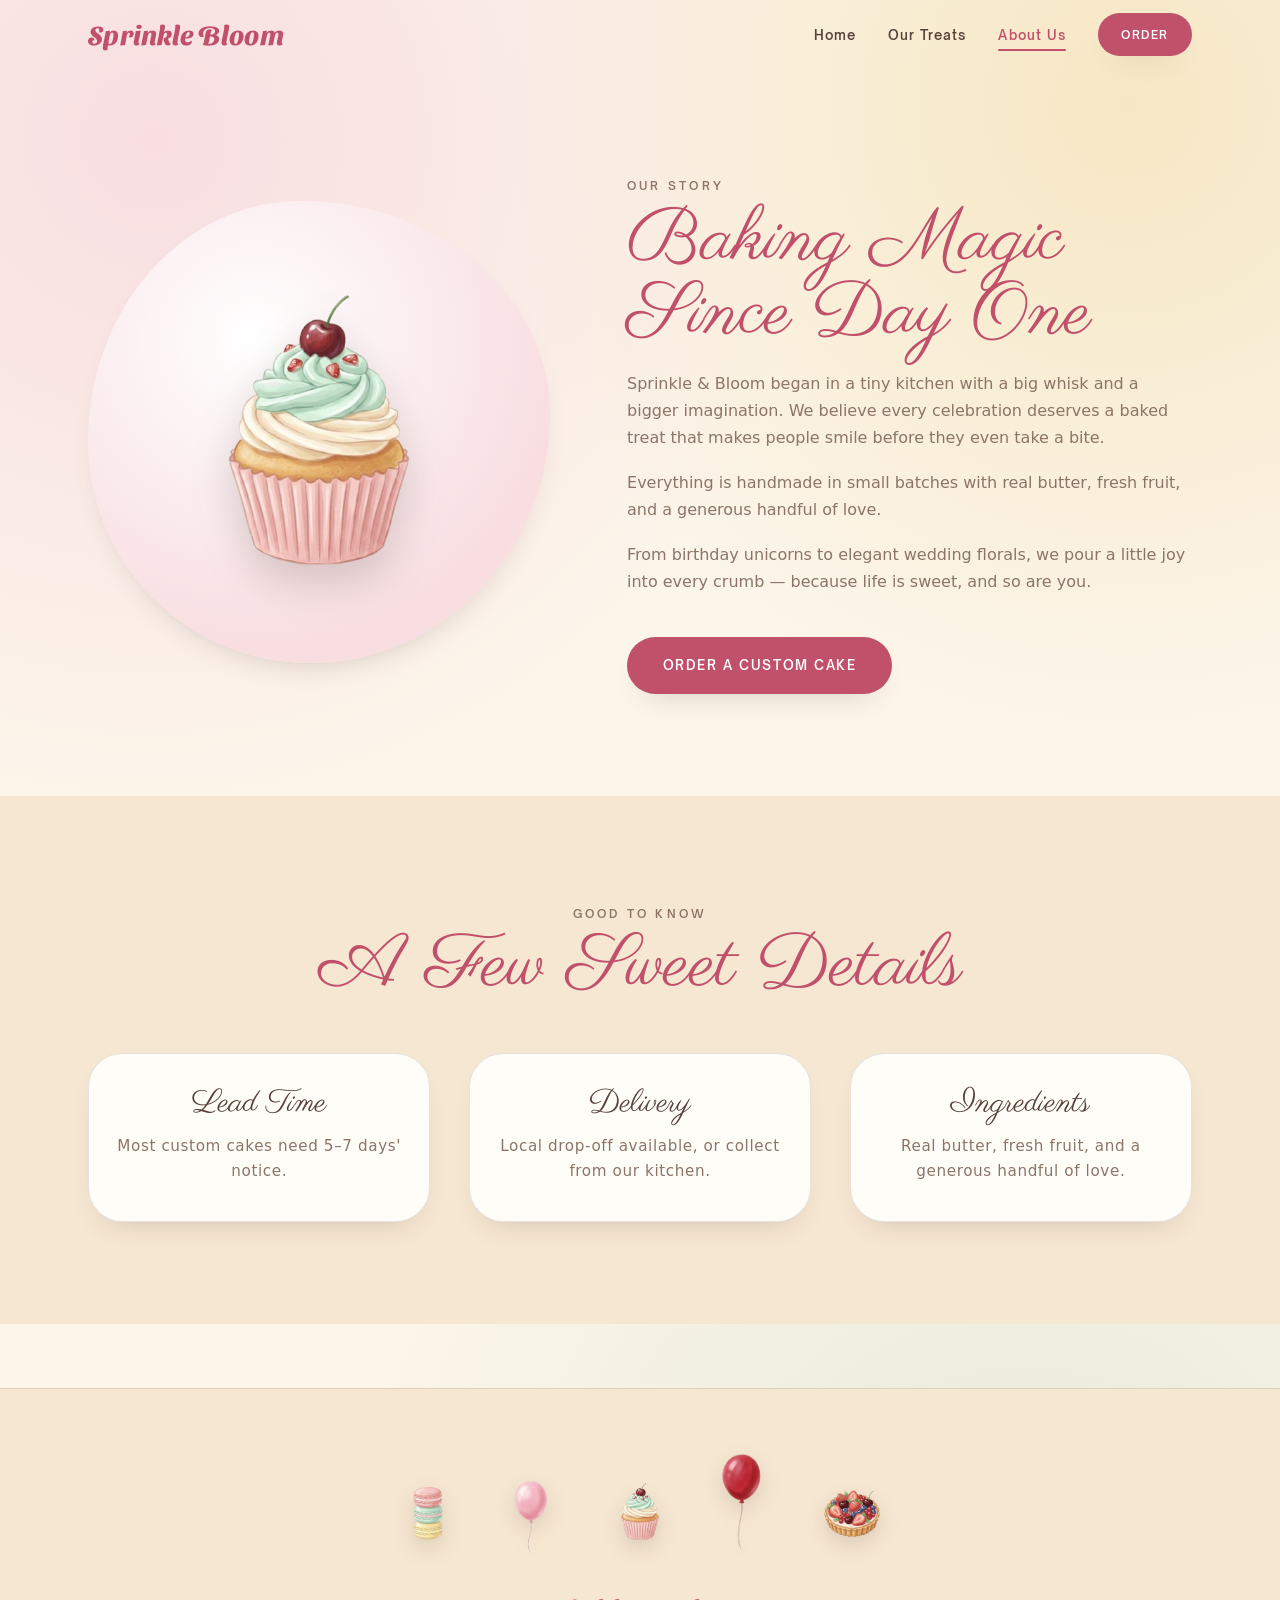
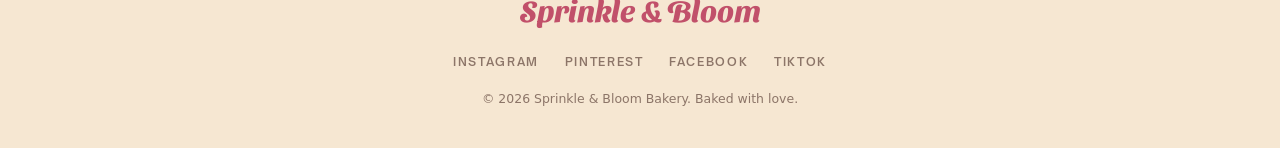
==== commit 5ff4ab28: "Rebuild site to match the Canva mockup Reworks the design around the user's Canva homepage mockup:  " ====
--- a/sprinkle-bloom/about.html
+++ b/sprinkle-bloom/about.html
@@ -5,14 +5,11 @@
   <meta name="viewport" content="width=device-width, initial-scale=1.0" />
   <meta
     http-equiv="Content-Security-Policy"
-    content="default-src 'self'; script-src 'self'; style-src 'self' 'unsafe-inline' https://fonts.googleapis.com; font-src https://fonts.gstatic.com; img-src 'self' data:; connect-src 'self'; object-src 'none'; base-uri 'self'; form-action 'self'"
+    content="default-src 'self'; script-src 'self'; style-src 'self' 'unsafe-inline'; font-src 'self'; img-src 'self' data:; connect-src 'self'; object-src 'none'; base-uri 'self'; form-action 'self'"
   />
   <meta name="referrer" content="strict-origin-when-cross-origin" />
-  <title>About | Sprinkle &amp; Bloom</title>
-  <meta name="description" content="The story behind Sprinkle & Bloom whimsical custom cake atelier." />
-  <link rel="preconnect" href="https://fonts.googleapis.com" />
-  <link rel="preconnect" href="https://fonts.gstatic.com" crossorigin />
-  <link href="https://fonts.googleapis.com/css2?family=Cormorant+Garamond:ital,wght@0,400;0,500;0,600;1,400;1,500&family=Jost:wght@300;400;500&display=swap" rel="stylesheet" />
+  <title>About Us | Sprinkle &amp; Bloom</title>
+  <meta name="description" content="The story behind Sprinkle & Bloom whimsical custom cake bakery." />
   <link rel="stylesheet" href="style.css" />
 </head>
 <body>
@@ -20,34 +17,32 @@
 
   <header class="header" id="header">
     <nav class="nav container">
-      <a href="index.html" class="logo">
-        <span class="logo-text">Sprinkle &amp; Bloom</span>
-        <span class="logo-tag">Custom Cake Atelier</span>
-      </a>
+      <a href="index.html" class="logo"><span class="logo-text">Sprinkle&nbsp;Bloom</span></a>
       <button class="nav-toggle" id="navToggle" aria-label="Toggle menu" aria-expanded="false">
         <span></span><span></span><span></span>
       </button>
       <ul class="nav-links" id="navLinks">
-        <li><a href="cakes.html">Our Cakes</a></li>
-        <li><a href="how.html">How It Works</a></li>
-        <li><a href="about.html" class="active">About</a></li>
-        <li><a href="contact.html">Contact</a></li>
-        <li><a href="contact.html" class="btn btn-primary btn-small">Order Now</a></li>
+        <li><a href="index.html">Home</a></li>
+        <li><a href="cakes.html">Our Treats</a></li>
+        <li><a href="about.html" class="active">About Us</a></li>
+        <li><a href="contact.html" class="btn btn-primary btn-small">Order</a></li>
       </ul>
     </nav>
   </header>
 
   <main>
-    <section class="section about">
-      <img src="images/balloon-coral.png" alt="" class="section-balloon float-decor" data-speed="-0.07" aria-hidden="true" loading="lazy" />
+    <section class="section">
       <div class="container about-container">
+        <div class="about-art reveal" aria-hidden="true">
+          <div class="blob-card"><img src="images/cupcake.png" alt="" class="blob-art" loading="lazy" width="400" height="400" /></div>
+        </div>
         <div class="about-text reveal">
           <span class="overline">Our Story</span>
           <h2 class="section-title">Baking Magic Since Day One</h2>
           <p>
             Sprinkle &amp; Bloom began in a tiny kitchen with a big whisk and a
-            bigger imagination. We believe every celebration deserves a cake that
-            makes people smile before they even take a bite.
+            bigger imagination. We believe every celebration deserves a baked
+            treat that makes people smile before they even take a bite.
           </p>
           <p>
             Everything is handmade in small batches with real butter, fresh
@@ -61,25 +56,52 @@
             <a href="contact.html" class="btn btn-primary">Order a Custom Cake</a>
           </div>
         </div>
-        <div class="about-art reveal" aria-hidden="true">
-          <div class="blob-card">
-            <img src="images/cupcake.png" alt="" class="blob-art" loading="lazy" width="400" height="400" />
-          </div>
+      </div>
+    </section>
+
+    <section class="section section-alt">
+      <div class="container">
+        <div class="section-head">
+          <span class="overline reveal">Good to Know</span>
+          <h2 class="section-title reveal">A Few Sweet Details</h2>
+        </div>
+        <div class="treats-grid">
+          <article class="treat-card reveal">
+            <h3 class="treat-name">Lead Time</h3>
+            <p class="treat-note" style="letter-spacing:.04em;text-transform:none;font-size:.95rem;margin-top:.8rem;">Most custom cakes need 5–7 days' notice.</p>
+          </article>
+          <article class="treat-card reveal">
+            <h3 class="treat-name">Delivery</h3>
+            <p class="treat-note" style="letter-spacing:.04em;text-transform:none;font-size:.95rem;margin-top:.8rem;">Local drop-off available, or collect from our kitchen.</p>
+          </article>
+          <article class="treat-card reveal">
+            <h3 class="treat-name">Ingredients</h3>
+            <p class="treat-note" style="letter-spacing:.04em;text-transform:none;font-size:.95rem;margin-top:.8rem;">Real butter, fresh fruit, and a generous handful of love.</p>
+          </article>
         </div>
       </div>
     </section>
   </main>
 
   <footer class="footer">
-    <div class="container footer-inner">
-      <div class="footer-social">
-        <a href="#" aria-label="Instagram">Instagram</a>
-        <a href="#" aria-label="Pinterest">Pinterest</a>
-        <a href="#" aria-label="Facebook">Facebook</a>
-        <a href="#" aria-label="TikTok">TikTok</a>
+    <div class="container">
+      <div class="footer-treats" aria-hidden="true">
+        <img src="images/macarons.png" alt="" loading="lazy" />
+        <img src="images/balloon-pink.png" alt="" loading="lazy" />
+        <img src="images/cupcake.png" alt="" loading="lazy" />
+        <img src="images/balloon-red.png" alt="" loading="lazy" />
+        <img src="images/berry-tart.png" alt="" loading="lazy" />
       </div>
-      <p class="footer-love">Baked with love at Sprinkle &amp; Bloom</p>
-      <p class="footer-copy">© <span id="year"></span> Sprinkle &amp; Bloom Bakery. All rights reserved.</p>
+      <div class="footer-inner">
+        <p class="footer-word">Sprinkle &amp; Bloom</p>
+        <div class="footer-social">
+          <a href="#" aria-label="Instagram">Instagram</a>
+          <a href="#" aria-label="Pinterest">Pinterest</a>
+          <a href="#" aria-label="Facebook">Facebook</a>
+          <a href="#" aria-label="TikTok">TikTok</a>
+        </div>
+        <p class="footer-copy">© <span id="year"></span> Sprinkle &amp; Bloom Bakery. Baked with love.</p>
+      </div>
     </div>
   </footer>
 
--- a/sprinkle-bloom/style.css
+++ b/sprinkle-bloom/style.css
@@ -1,37 +1,52 @@
 /* =====================================================================
-   Sprinkle & Bloom — Whimsical Custom Cake Atelier
-   Editorial patisserie design: warm cream paper, elegant serif display
-   type, letter-spaced small caps, watercolor illustrations, and gentle
-   drifting motion.
+   Sprinkle & Bloom — Whimsical Custom Cake Bakery
+   Rebuilt to match the Canva mockup: warm cream paper, watercolor
+   desserts, drifting balloons, a swashy wordmark and script headings.
+
+   Fonts are self-hosted (no external requests):
+     - Sansita Swashed  → wordmark   (stand-in for Canva "Best Swashed")
+     - Parisienne       → headings   (stand-in for Canva "Breathing")
+     - Open Sauce Sans  → body       (the real font used in the mockup)
    ===================================================================== */
+
+/* ---------- 0. Self-hosted fonts ---------- */
+@font-face { font-family:"Open Sauce Sans"; src:url("fonts/open-sauce-sans-300.woff2") format("woff2"); font-weight:300; font-style:normal; font-display:swap; }
+@font-face { font-family:"Open Sauce Sans"; src:url("fonts/open-sauce-sans-400.woff2") format("woff2"); font-weight:400; font-style:normal; font-display:swap; }
+@font-face { font-family:"Open Sauce Sans"; src:url("fonts/open-sauce-sans-500.woff2") format("woff2"); font-weight:500; font-style:normal; font-display:swap; }
+@font-face { font-family:"Open Sauce Sans"; src:url("fonts/open-sauce-sans-600.woff2") format("woff2"); font-weight:600; font-style:normal; font-display:swap; }
+@font-face { font-family:"Open Sauce Sans"; src:url("fonts/open-sauce-sans-700.woff2") format("woff2"); font-weight:700; font-style:normal; font-display:swap; }
+@font-face { font-family:"Sansita Swashed"; src:url("fonts/sansita-swashed-700.woff2") format("woff2"); font-weight:700; font-style:normal; font-display:swap; }
+@font-face { font-family:"Parisienne"; src:url("fonts/parisienne-400.woff2") format("woff2"); font-weight:400; font-style:normal; font-display:swap; }
 
 /* ---------- 1. Design tokens ---------- */
 :root {
-  /* Warm paper + muted confection palette */
-  --cream:      #FBF6EF;   /* page background — warm paper */
-  --cream-deep: #F4EADD;   /* alternate section background */
-  --white:      #FFFDF9;   /* card surfaces */
-  --ink:        #4A3B33;   /* warm espresso text */
-  --ink-soft:   #93816F;   /* secondary text */
-  --rose:       #C98B8E;   /* primary accent — dusty rose */
-  --rose-deep:  #B0716F;   /* accent hover */
-  --rose-mist:  #F3E2DE;   /* rose tint for washes */
-  --sage-mist:  #E9EEE2;   /* sage tint for washes */
-  --butter:     #F4E7CB;   /* butter tint */
-  --gold:       #C2A25E;   /* fine gold details */
-  --line:       rgba(74, 59, 51, 0.14);  /* hairline rules */
+  /* Warm confectionery palette (sampled from the mockup) */
+  --cream:      #FCF5EA;   /* page paper */
+  --cream-deep: #F6E7D2;   /* alternate sections / panels */
+  --card:       #FFFDF8;   /* card surfaces */
+  --ink:        #574039;   /* warm cocoa text */
+  --ink-soft:   #8C7568;   /* secondary text */
+  --berry:      #C1506A;   /* primary accent — raspberry */
+  --berry-deep: #A23C54;   /* accent hover */
+  --pink:       #EEA9B4;   /* balloon pink */
+  --pink-soft:  #F8DEE1;   /* pink wash */
+  --sage-soft:  #E6EBD8;   /* soft sage wash */
+  --butter:     #F6E7C4;   /* butter wash */
+  --ube:        #B38BD6;   /* soft ube accent */
+  --gold:       #D2A24E;   /* fine gold detail */
+  --line:       rgba(87, 64, 57, 0.14);
 
   /* Fonts */
-  --font-head: "Cormorant Garamond", Georgia, serif;
-  --font-body: "Jost", "Century Gothic", sans-serif;
-
-  /* Shape + shadow language: soft paper, no candy gloss */
-  --radius:    18px;
-  --radius-lg: 28px;
-  --shadow:    0 18px 40px -18px rgba(74, 59, 51, 0.25);
-  --shadow-sm: 0 10px 24px -14px rgba(74, 59, 51, 0.22);
-
-  /* Layout */
+  --font-word: "Sansita Swashed", "Comic Sans MS", cursive;
+  --font-head: "Parisienne", "Segoe Script", cursive;
+  --font-body: "Open Sauce Sans", system-ui, -apple-system, sans-serif;
+
+  /* Shape + shadow */
+  --radius:    22px;
+  --radius-lg: 34px;
+  --shadow:    0 22px 46px -22px rgba(87, 64, 57, 0.35);
+  --shadow-sm: 0 14px 30px -18px rgba(87, 64, 57, 0.30);
+
   --maxw: 1200px;
 }
 
@@ -44,20 +59,18 @@
 
 body {
   font-family: var(--font-body);
-  font-weight: 300;
+  font-weight: 400;
   color: var(--ink);
-  background: var(--cream);
+  background:
+    radial-gradient(circle at 12% 8%, var(--pink-soft) 0%, transparent 34%),
+    radial-gradient(circle at 88% 6%, var(--butter) 0%, transparent 32%),
+    radial-gradient(circle at 80% 92%, var(--sage-soft) 0%, transparent 36%),
+    var(--cream);
   line-height: 1.7;
-  letter-spacing: 0.01em;
   overflow-x: hidden;
 }
 
-h1, h2, h3 {
-  font-family: var(--font-head);
-  font-weight: 500;
-  line-height: 1.12;
-  color: var(--ink);
-}
+h1, h2, h3 { font-weight: 400; line-height: 1.1; color: var(--ink); }
 
 a { color: inherit; text-decoration: none; }
 
@@ -70,63 +83,58 @@
   padding-inline: clamp(1.2rem, 4vw, 3rem);
 }
 
-/* Small-caps letter-spaced label — the signature editorial detail */
-.eyebrow,
+/* Script section headings (Parisienne / "Breathing") */
+.script {
+  font-family: var(--font-head);
+  font-weight: 400;
+  line-height: 1;
+  color: var(--berry);
+}
+
+/* small uppercase label */
 .overline {
   display: inline-block;
-  font-family: var(--font-body);
   font-size: 0.72rem;
-  font-weight: 400;
-  letter-spacing: 0.32em;
+  font-weight: 600;
+  letter-spacing: 0.28em;
   text-transform: uppercase;
-  color: var(--rose-deep);
+  color: var(--ink-soft);
 }
 
 /* ---------- 3. Buttons ---------- */
 .btn {
   display: inline-block;
   font-family: var(--font-body);
-  font-weight: 400;
-  font-size: 0.8rem;
-  letter-spacing: 0.22em;
+  font-weight: 600;
+  font-size: 0.82rem;
+  letter-spacing: 0.12em;
   text-transform: uppercase;
-  padding: 1.05rem 2.4rem;
-  border: 1px solid transparent;
+  padding: 0.95rem 2.1rem;
+  border: 2px solid transparent;
   border-radius: 999px;
   cursor: pointer;
-  transition: background .3s ease, color .3s ease, border-color .3s ease,
-              transform .3s ease, box-shadow .3s ease;
+  transition: transform .3s cubic-bezier(.34,1.56,.64,1), box-shadow .3s, background .3s, color .3s, border-color .3s;
 }
 .btn-primary {
-  background: var(--rose);
-  color: var(--white);
+  background: var(--berry);
+  color: #fff;
   box-shadow: var(--shadow-sm);
 }
 .btn-primary:hover {
-  background: var(--rose-deep);
-  transform: translateY(-2px);
+  background: var(--berry-deep);
+  transform: translateY(-3px) scale(1.03);
   box-shadow: var(--shadow);
 }
 .btn-ghost {
   background: transparent;
-  color: var(--ink);
-  border-color: var(--line);
-}
-.btn-ghost:hover {
-  border-color: var(--rose);
-  color: var(--rose-deep);
-  transform: translateY(-2px);
-}
-.btn-small { padding: 0.65rem 1.5rem; font-size: 0.7rem; }
+  color: var(--berry-deep);
+  border-color: var(--berry);
+}
+.btn-ghost:hover { background: var(--berry); color: #fff; transform: translateY(-3px) scale(1.03); }
+.btn-small { padding: 0.6rem 1.35rem; font-size: 0.72rem; }
 .btn-block { width: 100%; text-align: center; }
 
-.center-btn {
-  display: flex;
-  justify-content: center;
-  margin-top: 2.8rem;
-}
-
-.polaroid-link { display: block; }
+.center-btn { display: flex; justify-content: center; margin-top: 2.6rem; }
 
 /* ---------- 4. Header / Navigation ---------- */
 .header {
@@ -134,623 +142,380 @@
   top: 0;
   z-index: 50;
   background: transparent;
-  transition: background .35s, box-shadow .35s, border-color .35s;
-  border-bottom: 1px solid transparent;
-  padding-block: 1rem;
+  transition: background .35s, box-shadow .35s;
+  padding-block: 0.7rem;
 }
 .header.scrolled {
-  background: rgba(251, 246, 239, 0.92);
+  background: rgba(252, 245, 234, 0.9);
   backdrop-filter: blur(10px);
-  border-bottom-color: var(--line);
-}
-.nav {
-  display: flex;
-  align-items: center;
-  justify-content: space-between;
-}
-.logo { line-height: 1.15; }
+  box-shadow: 0 6px 22px -12px rgba(87, 64, 57, 0.4);
+}
+.nav { display: flex; align-items: center; justify-content: space-between; }
+.logo { display: flex; align-items: baseline; gap: .1rem; }
 .logo-text {
-  display: block;
-  font-family: var(--font-head);
-  font-size: 1.65rem;
-  font-weight: 500;
-  letter-spacing: 0.04em;
-  color: var(--ink);
-}
-.logo-tag {
-  display: block;
-  font-size: 0.58rem;
-  font-weight: 400;
-  letter-spacing: 0.42em;
-  text-transform: uppercase;
-  color: var(--ink-soft);
-}
-
+  font-family: var(--font-word);
+  font-size: 1.7rem;
+  color: var(--berry);
+  letter-spacing: 0.01em;
+}
 .nav-links {
   list-style: none;
   display: flex;
   align-items: center;
-  gap: 2.2rem;
+  gap: 2rem;
 }
 .nav-links a:not(.btn) {
   position: relative;
-  font-size: 0.74rem;
-  font-weight: 400;
-  letter-spacing: 0.24em;
-  text-transform: uppercase;
+  font-size: 0.82rem;
+  font-weight: 600;
+  letter-spacing: 0.08em;
+  color: var(--ink);
   padding: 0.3rem 0;
   transition: color .25s;
 }
 .nav-links a:not(.btn)::after {
   content: "";
   position: absolute;
-  left: 50%; bottom: -2px;
-  transform: translateX(-50%);
-  width: 0; height: 1px;
-  background: var(--rose-deep);
+  left: 0; bottom: -3px;
+  width: 0; height: 2px;
+  border-radius: 2px;
+  background: var(--berry);
   transition: width .3s ease;
 }
-.nav-links a:not(.btn):hover { color: var(--rose-deep); }
-.nav-links a:not(.btn):hover::after { width: 100%; }
-.nav-links a.active { color: var(--rose-deep); }
+.nav-links a:not(.btn):hover { color: var(--berry); }
+.nav-links a:not(.btn):hover::after,
 .nav-links a.active::after { width: 100%; }
-
-/* hamburger (mobile) */
+.nav-links a.active { color: var(--berry); }
+
 .nav-toggle {
   display: none;
   flex-direction: column;
-  gap: 6px;
-  background: none;
-  border: none;
-  cursor: pointer;
-  padding: 6px;
+  gap: 5px;
+  background: none; border: none; cursor: pointer; padding: 6px;
 }
 .nav-toggle span {
-  width: 26px; height: 1.5px;
+  width: 26px; height: 2.5px; border-radius: 3px;
   background: var(--ink);
   transition: transform .3s, opacity .3s;
 }
 
-/* ---------- 5. Hero ---------- */
+/* ---------- 5. Hero (wordmark + scattered treats) ---------- */
 .hero {
   position: relative;
-  padding-block: clamp(2.5rem, 7vw, 5rem) clamp(4rem, 9vw, 7rem);
-  min-height: 86vh;
+  min-height: 92vh;
   display: flex;
   align-items: center;
-}
-.hero-container {
-  display: grid;
-  grid-template-columns: 1fr 1fr;
-  gap: clamp(2rem, 5vw, 4rem);
-  align-items: center;
-}
-.hero-text .eyebrow { margin-bottom: 1.6rem; }
-.hero-text h1 {
-  font-size: clamp(3rem, 6.5vw, 5.2rem);
-  font-weight: 500;
-  letter-spacing: 0.01em;
-}
-.hero-text .highlight {
-  font-style: italic;
-  font-weight: 400;
-  color: var(--rose-deep);
-}
-.hero-sub {
-  margin: 1.6rem 0 2.4rem;
-  font-size: 1.02rem;
-  font-weight: 300;
+  justify-content: center;
+  text-align: center;
+  padding-block: clamp(3rem, 8vw, 6rem) clamp(4rem, 9vw, 7rem);
+  overflow: hidden;
+}
+.hero-inner { position: relative; z-index: 3; max-width: 760px; }
+.hero-eyebrow { margin-bottom: 1rem; color: var(--berry-deep); }
+.hero-wordmark {
+  font-family: var(--font-word);
+  font-weight: 700;
+  font-size: clamp(3.6rem, 12vw, 8.5rem);
+  line-height: 0.95;
+  color: var(--berry);
+  letter-spacing: 0.005em;
+  text-shadow: 0 6px 0 rgba(255,255,255,.6), 0 20px 34px rgba(193, 80, 106, 0.22);
+}
+.hero-wordmark .amp { color: var(--pink); display: inline-block; padding-inline: .1em; }
+/* wordmark words rise in one-by-one (JS wraps them in .title-word) */
+.title-word { display: inline-block; opacity: 0; transform: translateY(0.5em) rotate(-3deg); animation: wordRise .8s cubic-bezier(.34,1.56,.64,1) forwards; }
+@keyframes wordRise { to { opacity: 1; transform: translateY(0) rotate(0); } }
+.hero-tagline {
+  margin: 1.4rem auto 2.2rem;
+  max-width: 40ch;
+  font-size: 1.1rem;
   color: var(--ink-soft);
-  max-width: 40ch;
-}
-.hero-cta { display: flex; gap: 1.4rem; align-items: center; flex-wrap: wrap; }
-/* quiet text link as the secondary action */
-.link-arrow {
-  font-size: 0.78rem;
-  font-weight: 400;
-  letter-spacing: 0.22em;
-  text-transform: uppercase;
-  color: var(--ink);
-  border-bottom: 1px solid var(--line);
-  padding-bottom: 0.35rem;
-  transition: color .25s, border-color .25s;
-}
-.link-arrow:hover { color: var(--rose-deep); border-color: var(--rose-deep); }
-
-/* Hero illustration */
-.hero-image {
-  position: relative;
-  display: flex;
-  justify-content: center;
-  align-items: center;
-}
-.hero-blob {
-  position: absolute;
-  inset: 0;
-  margin: auto;
-  width: min(460px, 94%);
-  aspect-ratio: 1 / 1;
-  background: radial-gradient(circle at 38% 32%, var(--white) 0%, var(--rose-mist) 72%);
-  border-radius: 50%;
-  border: 1px solid rgba(201, 139, 142, 0.18);
-  animation: blobBreathe 10s ease-in-out infinite;
-  z-index: 0;
-}
-/* fine dotted orbit ring around the plate — delicate, patisserie-menu detail */
-.hero-blob::after {
-  content: "";
-  position: absolute;
-  inset: -7%;
-  border-radius: 50%;
-  border: 1px dashed rgba(194, 162, 94, 0.4);
-  animation: slowSpin 60s linear infinite;
-}
-.hero-cake {
-  position: relative;
-  z-index: 1;
-  width: min(400px, 80%);
-  height: auto;
-  filter: drop-shadow(0 26px 26px rgba(74, 59, 51, 0.18));
-  animation: floaty 7s ease-in-out infinite;
-}
-.hero-mini {
-  position: absolute;
-  z-index: 2;
-  width: clamp(64px, 8vw, 100px);
-  height: auto;
-  filter: drop-shadow(0 10px 12px rgba(74, 59, 51, 0.16));
-}
-.mini-macaron { top: 6%; left: 3%; animation: floaty 6s ease-in-out infinite reverse; }
-.mini-cupcake { bottom: 4%; right: 1%; animation: floaty 8s ease-in-out .8s infinite; }
-
-/* Floating balloons (parallax via JS -> --px/--py) */
-.float-decor { pointer-events: none; user-select: none; will-change: transform; }
-.hero-balloon {
-  position: absolute;
-  width: clamp(44px, 5.5vw, 78px);
-  height: auto;
-  z-index: 0;
-  opacity: .65;
-  filter: drop-shadow(0 14px 14px rgba(74, 59, 51, 0.12));
-}
-.balloon-1 { top: 14%;  left: 5%;  animation: sway 9s ease-in-out infinite; }
-.balloon-2 { top: 10%;  right: 7%; animation: sway 11s ease-in-out 1s infinite reverse; }
-.balloon-3 { bottom: 12%; left: 45%; width: clamp(36px, 4vw, 60px); animation: sway 10s ease-in-out .5s infinite; }
-
-.section-balloon {
-  position: absolute;
-  top: 8%;
-  right: 4%;
-  width: clamp(44px, 5vw, 72px);
-  height: auto;
-  z-index: 0;
-  opacity: .5;
-  animation: sway 10s ease-in-out infinite;
-}
-.section-balloon-left { right: auto; left: 4%; top: 42%; animation-delay: 1.2s; }
-.cta-section { position: relative; }
-.cta-balloon {
-  position: absolute;
-  top: -6%;
-  right: 10%;
-  width: clamp(44px, 5vw, 72px);
-  z-index: 2;
-  opacity: .7;
-  animation: sway 9s ease-in-out infinite;
-}
-
-/* Scroll hint — a single fine line that draws downward */
+}
+.hero-cta { display: flex; gap: 1rem; justify-content: center; flex-wrap: wrap; }
+
+/* scattered watercolor treats + balloons around the wordmark */
+.hero-decor { position: absolute; inset: 0; z-index: 1; pointer-events: none; }
+.hero-decor img { position: absolute; height: auto; filter: drop-shadow(0 16px 20px rgba(87,64,57,0.18)); }
+.hd-cake   { width: clamp(140px, 20vw, 280px); top: 8%;  left: 3%;  animation: floaty 7s ease-in-out infinite; }
+.hd-tart   { width: clamp(90px, 12vw, 170px); bottom: 8%; left: 8%;  animation: floaty 8s ease-in-out .6s infinite reverse; }
+.hd-macaron{ width: clamp(90px, 12vw, 165px); top: 12%; right: 4%;  animation: floaty 6.5s ease-in-out infinite; }
+.hd-cupcake{ width: clamp(90px, 12vw, 170px); bottom: 7%; right: 7%; animation: floaty 7.5s ease-in-out .4s infinite reverse; }
+.hd-balloon-1 { width: clamp(46px, 6vw, 90px); top: 4%;  left: 34%; animation: sway 9s ease-in-out infinite; }
+.hd-balloon-2 { width: clamp(40px, 5vw, 74px); top: 2%;  right: 30%; animation: sway 10s ease-in-out 1s infinite reverse; }
+.hd-balloon-3 { width: clamp(38px, 4.5vw, 66px); bottom: 20%; left: 24%; animation: sway 11s ease-in-out .5s infinite; }
+
+/* Scroll hint */
 .scroll-hint {
   position: absolute;
-  left: 50%;
-  bottom: 0;
+  left: 50%; bottom: 1.4rem;
   transform: translateX(-50%);
-  display: flex;
-  flex-direction: column;
-  align-items: center;
-  gap: 0.7rem;
-  font-size: 0.6rem;
-  letter-spacing: 0.4em;
-  text-transform: uppercase;
+  z-index: 3;
+  display: flex; flex-direction: column; align-items: center; gap: .55rem;
+  font-size: 0.62rem; letter-spacing: 0.34em; text-transform: uppercase;
   color: var(--ink-soft);
 }
-.scroll-hint-line {
-  width: 1px;
-  height: 52px;
-  background: var(--line);
-  position: relative;
-  overflow: hidden;
-}
+.scroll-hint-line { width: 1.5px; height: 46px; background: var(--line); position: relative; overflow: hidden; border-radius: 2px; }
 .scroll-hint-line::after {
-  content: "";
-  position: absolute;
-  top: 0; left: 0;
-  width: 100%; height: 40%;
-  background: var(--rose-deep);
-  animation: lineDrop 2.2s ease-in-out infinite;
-}
-
-/* Hero title reveal: JS wraps words in .title-word spans */
-.title-word {
-  display: inline-block;
-  opacity: 0;
-  transform: translateY(0.5em);
-  animation: wordRise .9s cubic-bezier(.22,.61,.36,1) forwards;
-}
-
-@keyframes wordRise { to { opacity: 1; transform: translateY(0); } }
-@keyframes lineDrop {
-  0%   { transform: translateY(-100%); }
-  60%  { transform: translateY(250%); }
-  100% { transform: translateY(250%); }
-}
-@keyframes slowSpin { to { transform: rotate(360deg); } }
-@keyframes blobBreathe {
-  0%,100% { transform: scale(1); }
-  50%     { transform: scale(1.035); }
-}
-/* --px / --py are parallax offsets driven by JS (mouse + scroll);
-   baking them into the keyframes lets both effects compose. */
-@keyframes floaty {
-  0%,100% { transform: translate(var(--px, 0px), var(--py, 0px)); }
-  50%     { transform: translate(var(--px, 0px), calc(var(--py, 0px) - 12px)); }
-}
-@keyframes sway {
-  0%,100% { transform: translate(var(--px, 0px), var(--py, 0px)) rotate(-3deg); }
-  50%     { transform: translate(var(--px, 0px), calc(var(--py, 0px) - 14px)) rotate(3deg); }
+  content: ""; position: absolute; top: 0; left: 0; width: 100%; height: 40%;
+  background: var(--berry); animation: lineDrop 2.1s ease-in-out infinite;
 }
 
 /* ---------- 5b. Marquee ribbon ---------- */
 .marquee {
   overflow: hidden;
-  border-block: 1px solid var(--line);
-  padding-block: 1.1rem;
-  background: var(--white);
-}
-.marquee-track {
-  display: flex;
-  width: max-content;
-  animation: marquee 32s linear infinite;
-}
+  background: var(--berry);
+  padding-block: 0.85rem;
+  transform: rotate(-1.4deg) scale(1.04);
+  margin-block: 1rem;
+}
+.marquee-track { display: flex; width: max-content; animation: marquee 30s linear infinite; }
 .marquee-track span {
+  font-family: var(--font-word);
+  font-size: 1.15rem;
+  color: #fff;
+  white-space: nowrap;
+  padding-right: 1.4rem;
+  letter-spacing: 0.02em;
+}
+.marquee-track .sep { color: var(--pink); }
+.marquee:hover .marquee-track { animation-play-state: paused; }
+
+/* ---------- 6. Sections ---------- */
+.section { padding-block: clamp(3.5rem, 8vw, 6.5rem); position: relative; }
+.section-alt { background: var(--cream-deep); }
+.section-head { text-align: center; margin-bottom: 3rem; }
+.section-head .overline { margin-bottom: .5rem; }
+.section-title {
   font-family: var(--font-head);
-  font-style: italic;
-  font-size: 1.25rem;
-  letter-spacing: 0.06em;
-  color: var(--ink-soft);
-  white-space: nowrap;
-  padding-right: 1rem;
-}
-.marquee-track .sep { color: var(--gold); font-style: normal; }
-.marquee:hover .marquee-track { animation-play-state: paused; }
-@keyframes marquee { to { transform: translateX(-50%); } }
-
-/* ---------- 5c. Scalloped divider (patisserie-awning edge) ---------- */
-.scallop {
-  height: 22px;
-  background:
-    radial-gradient(circle at 50% 0, var(--cream-deep) 0 10px, transparent 11px)
-    top center / 28px 22px repeat-x;
-}
-.scallop-flip { transform: scaleY(-1); }
-
-/* ---------- 6. Generic sections ---------- */
-.section { padding-block: clamp(4rem, 9vw, 7.5rem); position: relative; }
-.section-alt { background: var(--cream-deep); }
-.section-head { text-align: center; margin-bottom: 3.2rem; }
-.section-head .overline { margin-bottom: 1rem; }
-.section-title {
-  text-align: center;
-  font-size: clamp(2.1rem, 4.6vw, 3.2rem);
-  color: var(--ink);
-}
-.section-sub {
-  text-align: center;
-  color: var(--ink-soft);
-  margin-top: .8rem;
-  font-size: 0.98rem;
-  font-weight: 300;
-}
-/* short gold rule beneath a section title */
-.title-rule {
-  width: 46px;
-  height: 1px;
-  background: var(--gold);
-  margin: 1.4rem auto 0;
-}
-
-/* ---------- 7. Cakes gallery ---------- */
-.cake-grid {
+  font-size: clamp(2.8rem, 7vw, 4.6rem);
+  color: var(--berry);
+  line-height: 1;
+}
+.section-sub { color: var(--ink-soft); margin-top: .4rem; font-size: 1rem; }
+
+/* ---------- 7. Our Treats (specials trio) ---------- */
+.treats-grid {
   display: grid;
   grid-template-columns: repeat(3, 1fr);
   gap: clamp(1.4rem, 3vw, 2.4rem);
   perspective: 1400px;
 }
-.cake-grid-4 { grid-template-columns: repeat(4, 1fr); }
-.cake-card { display: flex; justify-content: center; }
-.polaroid {
-  background: var(--white);
+.treat-card {
+  background: var(--card);
   border: 1px solid var(--line);
-  border-radius: var(--radius);
-  padding: 1.4rem 1.4rem 1.7rem;
+  border-radius: var(--radius-lg);
+  padding: 2rem 1.5rem 2.2rem;
+  text-align: center;
   box-shadow: var(--shadow-sm);
-  width: 100%;
-  max-width: 340px;
-  transition: transform .5s cubic-bezier(.22,.61,.36,1), box-shadow .5s;
+  transition: transform .5s cubic-bezier(.34,1.56,.64,1), box-shadow .5s;
   transform-style: preserve-3d;
 }
-.polaroid:hover {
-  transform: translateY(-8px);
-  box-shadow: var(--shadow);
-}
-
-.cake-photo {
+.treat-card:hover { transform: translateY(-10px); box-shadow: var(--shadow); }
+.treat-disc {
   position: relative;
-  aspect-ratio: 1 / 1;
-  border-radius: 12px;
-  display: grid;
-  place-items: center;
-  padding: 10%;
-}
-/* delicate tinted plate behind each transparent illustration */
-.cake-photo::before {
-  content: "";
-  position: absolute;
-  inset: 12%;
+  width: 78%;
+  aspect-ratio: 1/1;
+  margin: 0 auto 1.3rem;
   border-radius: 50%;
-  z-index: 0;
-}
-.photo-1 { background: var(--rose-mist); }
-.photo-2 { background: var(--sage-mist); }
-.photo-3 { background: var(--butter); }
-.photo-4 { background: #F3E6DB; }
-.cake-photo::before { background: rgba(255, 253, 249, 0.65); }
-.cake-photo img {
-  position: relative;
-  z-index: 1;
-  width: 100%;
-  height: 100%;
-  object-fit: contain;
-  filter: drop-shadow(0 14px 14px rgba(74, 59, 51, 0.18));
-  transition: transform .6s cubic-bezier(.22,.61,.36,1);
-  transform: translateZ(26px);
-}
-.polaroid:hover .cake-photo img { transform: translateZ(26px) scale(1.05); }
-
-.polaroid figcaption {
-  text-align: center;
-  margin-top: 1.2rem;
-}
-.polaroid .cake-name {
-  display: block;
-  font-family: var(--font-head);
-  font-size: 1.45rem;
-  font-weight: 500;
-  color: var(--ink);
-}
-.polaroid .cake-note {
-  display: block;
-  font-size: 0.66rem;
-  font-weight: 400;
-  letter-spacing: 0.28em;
-  text-transform: uppercase;
-  color: var(--ink-soft);
-  margin-top: 0.35rem;
-}
-
-/* ---------- 8. How it works ---------- */
-.steps {
-  display: grid;
-  grid-template-columns: repeat(3, 1fr);
-  gap: clamp(1.6rem, 3vw, 2.6rem);
-}
-.step {
-  background: var(--white);
-  border: 1px solid var(--line);
-  border-radius: var(--radius);
-  padding: 2.6rem 2rem;
-  text-align: center;
-  transition: transform .4s ease, box-shadow .4s ease;
-}
-.step:hover { transform: translateY(-6px); box-shadow: var(--shadow-sm); }
-.step-num {
-  display: inline-grid;
-  place-items: center;
-  width: 52px; height: 52px;
-  border: 1px solid var(--gold);
-  border-radius: 50%;
-  font-family: var(--font-head);
-  font-size: 1.25rem;
-  font-style: italic;
-  color: var(--gold);
-  margin-bottom: 1.3rem;
-}
-.step h3 { font-size: 1.6rem; margin-bottom: .6rem; }
-.step p { color: var(--ink-soft); font-size: 0.94rem; }
-
-/* ---------- 9. About ---------- */
-.about-container {
-  display: grid;
-  grid-template-columns: 1.1fr 0.9fr;
-  gap: clamp(2.5rem, 6vw, 5rem);
-  align-items: center;
-}
-.about-text .section-title { text-align: left; }
-.about-text .overline { margin-bottom: 1rem; }
-.about-text p { margin-top: 1.2rem; color: var(--ink-soft); font-size: 1rem; }
-.about-text strong { color: var(--ink); font-weight: 500; }
-.blob-card {
-  position: relative;
-  background: radial-gradient(circle at 38% 30%, var(--white) 0%, var(--rose-mist) 75%);
-  border: 1px solid rgba(201, 139, 142, 0.18);
-  border-radius: 50%;
-  aspect-ratio: 1 / 1;
   display: grid;
   place-items: center;
   padding: 12%;
-  animation: blobBreathe 10s ease-in-out infinite;
-}
-.blob-card::after {
-  content: "";
-  position: absolute;
-  inset: -6%;
-  border-radius: 50%;
-  border: 1px dashed rgba(194, 162, 94, 0.4);
-  animation: slowSpin 60s linear infinite;
+}
+.treat-card:nth-child(1) .treat-disc { background: radial-gradient(circle at 34% 30%, #fff, var(--pink-soft) 78%); }
+.treat-card:nth-child(2) .treat-disc { background: radial-gradient(circle at 34% 30%, #fff, var(--sage-soft) 78%); }
+.treat-card:nth-child(3) .treat-disc { background: radial-gradient(circle at 34% 30%, #fff, var(--butter) 78%); }
+.treat-disc img {
+  width: 100%; height: 100%; object-fit: contain;
+  filter: drop-shadow(0 14px 16px rgba(87,64,57,0.22));
+  transition: transform .5s cubic-bezier(.34,1.56,.64,1);
+}
+.treat-card:hover .treat-disc img { transform: scale(1.08) rotate(-3deg); }
+.treat-name { font-family: var(--font-head); font-size: 2rem; color: var(--ink); }
+.treat-note { font-size: 0.72rem; letter-spacing: 0.2em; text-transform: uppercase; color: var(--ink-soft); margin-top: .4rem; }
+
+/* ---------- 8. Cakes, cakes and Cakes! (text + 2x2 grid) ---------- */
+.cakes-split {
+  display: grid;
+  grid-template-columns: 0.9fr 1.1fr;
+  gap: clamp(2rem, 5vw, 4rem);
+  align-items: center;
+}
+.cakes-copy .section-title { text-align: left; }
+.cakes-copy .overline { margin-bottom: .6rem; }
+.cakes-copy p { margin-top: 1.2rem; color: var(--ink-soft); }
+.cakes-copy .center-btn { justify-content: flex-start; }
+.cakes-2x2 {
+  display: grid;
+  grid-template-columns: repeat(2, 1fr);
+  gap: clamp(1rem, 2.5vw, 1.8rem);
+  perspective: 1200px;
+}
+.slice-card {
+  background: var(--card);
+  border: 1px solid var(--line);
+  border-radius: var(--radius);
+  padding: 1.2rem 1rem 1.4rem;
+  text-align: center;
+  box-shadow: var(--shadow-sm);
+  transition: transform .5s cubic-bezier(.34,1.56,.64,1), box-shadow .5s;
+  transform-style: preserve-3d;
+}
+.slice-card:hover { transform: translateY(-8px); box-shadow: var(--shadow); }
+.slice-photo {
+  aspect-ratio: 1/1;
+  display: grid; place-items: center;
+  padding: 8%;
+}
+.slice-photo img {
+  width: 100%; height: 100%; object-fit: contain;
+  filter: drop-shadow(0 12px 14px rgba(87,64,57,0.2));
+  transition: transform .5s cubic-bezier(.34,1.56,.64,1);
+  transform: translateZ(24px);
+}
+.slice-card:hover .slice-photo img { transform: translateZ(24px) scale(1.07); }
+.slice-name { font-family: var(--font-head); font-size: 1.7rem; color: var(--berry); margin-top: .5rem; }
+
+/* ---------- 9. About Us (split) ---------- */
+.about-container {
+  display: grid;
+  grid-template-columns: 0.9fr 1.1fr;
+  gap: clamp(2.5rem, 6vw, 5rem);
+  align-items: center;
+}
+.about-text .section-title { text-align: left; }
+.about-text .overline { margin-bottom: .6rem; }
+.about-text p { margin-top: 1.1rem; color: var(--ink-soft); }
+.about-text strong { color: var(--ink); font-weight: 600; }
+.about-art { position: relative; }
+.blob-card {
+  position: relative;
+  background: radial-gradient(circle at 36% 30%, #fff 0%, var(--pink-soft) 70%);
+  border-radius: 46% 54% 52% 48% / 52% 46% 54% 48%;
+  aspect-ratio: 1/1;
+  display: grid; place-items: center;
+  padding: 12%;
+  box-shadow: var(--shadow-sm);
+  animation: blobMorph 12s ease-in-out infinite alternate;
 }
 .blob-art {
-  width: 100%;
-  height: 100%;
-  object-fit: contain;
-  filter: drop-shadow(0 18px 18px rgba(74, 59, 51, 0.16));
+  width: 100%; height: 100%; object-fit: contain;
+  filter: drop-shadow(0 18px 20px rgba(87,64,57,0.22));
   animation: floaty 7s ease-in-out infinite;
 }
 
 /* ---------- 10. Order / contact form ---------- */
 .order-box {
-  background: var(--white);
+  background: var(--card);
   border: 1px solid var(--line);
   border-radius: var(--radius-lg);
-  padding: clamp(2.4rem, 5vw, 4rem);
+  padding: clamp(2.2rem, 5vw, 3.6rem);
   box-shadow: var(--shadow-sm);
   max-width: 760px;
   margin-inline: auto;
 }
 .cta-banner { text-align: center; }
-.order-form { display: grid; gap: 1.6rem; margin-top: 2rem; }
-.field { display: grid; gap: .5rem; }
-.field label {
-  font-size: 0.68rem;
-  font-weight: 400;
-  letter-spacing: 0.28em;
-  text-transform: uppercase;
-  color: var(--ink);
-}
+.order-form { display: grid; gap: 1.5rem; margin-top: 2rem; }
+.field { display: grid; gap: .45rem; }
+.field label { font-size: 0.72rem; font-weight: 600; letter-spacing: 0.16em; text-transform: uppercase; color: var(--ink); }
 .field input,
 .field textarea {
   font-family: var(--font-body);
-  font-weight: 300;
   font-size: 1rem;
-  padding: 0.9rem 0.2rem;
-  border: none;
-  border-bottom: 1px solid var(--line);
-  border-radius: 0;
-  background: transparent;
+  padding: 0.9rem 1rem;
+  border: 2px solid var(--line);
+  border-radius: 14px;
+  background: var(--cream);
   color: var(--ink);
-  transition: border-color .25s;
+  transition: border-color .2s, box-shadow .2s;
   resize: vertical;
 }
-.field input::placeholder,
-.field textarea::placeholder { color: rgba(147, 129, 111, 0.55); }
-.field input:focus,
-.field textarea:focus {
+.field input::placeholder, .field textarea::placeholder { color: rgba(140,117,104,.6); }
+.field input:focus, .field textarea:focus {
   outline: none;
-  border-bottom-color: var(--rose-deep);
-}
-.form-note {
-  text-align: center;
-  font-weight: 400;
-  letter-spacing: 0.04em;
-  color: var(--rose-deep);
-  min-height: 1.2em;
-}
-
-.contact-mini {
-  text-align: center;
-  color: var(--ink-soft);
-  font-size: 0.92rem;
-}
-.contact-mini a {
-  color: var(--rose-deep);
-  border-bottom: 1px solid currentColor;
-  padding-bottom: 1px;
-}
+  border-color: var(--berry);
+  box-shadow: 0 0 0 4px rgba(193, 80, 106, 0.14);
+}
+.form-note { text-align: center; font-weight: 600; color: var(--berry-deep); min-height: 1.2em; }
+.contact-mini { text-align: center; color: var(--ink-soft); font-size: .95rem; }
+.contact-mini a { color: var(--berry); font-weight: 600; border-bottom: 1px solid currentColor; }
 
 /* ---------- 11. Footer ---------- */
 .footer {
+  position: relative;
   background: var(--cream-deep);
   border-top: 1px solid var(--line);
-  padding-block: 3.5rem;
+  padding-block: 3rem 2.4rem;
   margin-top: clamp(2rem, 6vw, 4rem);
-}
-.footer-inner { text-align: center; display: grid; gap: 1.2rem; }
-.footer-social {
-  display: flex;
-  justify-content: center;
+  overflow: hidden;
+}
+.footer-treats {
+  display: flex; justify-content: center; align-items: flex-end;
+  gap: clamp(.6rem, 3vw, 2rem);
+  margin-bottom: 1.8rem;
   flex-wrap: wrap;
-  gap: 2rem;
-}
-.footer-social a {
-  font-size: 0.68rem;
-  font-weight: 400;
-  letter-spacing: 0.3em;
-  text-transform: uppercase;
-  color: var(--ink-soft);
-  transition: color .25s;
-}
-.footer-social a:hover { color: var(--rose-deep); }
-.footer-love {
-  font-family: var(--font-head);
-  font-style: italic;
-  font-size: 1.3rem;
-  color: var(--ink);
-}
-.footer-copy { font-size: .78rem; letter-spacing: 0.06em; color: var(--ink-soft); }
+}
+.footer-treats img { width: clamp(40px, 6vw, 74px); height: auto; filter: drop-shadow(0 8px 10px rgba(87,64,57,.16)); }
+.footer-treats img:nth-child(odd) { transform: translateY(-6px); }
+.footer-inner { text-align: center; display: grid; gap: 1rem; }
+.footer-word { font-family: var(--font-word); font-size: 1.9rem; color: var(--berry); }
+.footer-social { display: flex; justify-content: center; flex-wrap: wrap; gap: 1.6rem; }
+.footer-social a { font-size: 0.74rem; font-weight: 600; letter-spacing: 0.14em; text-transform: uppercase; color: var(--ink-soft); transition: color .25s; }
+.footer-social a:hover { color: var(--berry); }
+.footer-copy { font-size: .78rem; color: var(--ink-soft); }
 
 /* ---------- 12. Scroll-reveal ---------- */
-.reveal {
-  opacity: 0;
-  transform: translateY(28px);
-  transition: opacity .9s ease, transform .9s cubic-bezier(.22,.61,.36,1);
-}
+.reveal { opacity: 0; transform: translateY(30px); transition: opacity .8s ease, transform .8s cubic-bezier(.34,1.56,.64,1); }
 .reveal.visible { opacity: 1; transform: translateY(0); }
-.cake-grid .reveal:nth-child(2) { transition-delay: .1s; }
-.cake-grid .reveal:nth-child(3) { transition-delay: .2s; }
-.cake-grid .reveal:nth-child(4) { transition-delay: .3s; }
-.steps .reveal:nth-child(2) { transition-delay: .12s; }
-.steps .reveal:nth-child(3) { transition-delay: .24s; }
-
-/* ---------- 13. Floating balloon particles ---------- */
-.particle-field {
-  position: fixed;
-  inset: 0;
-  pointer-events: none;
-  z-index: 1;
-  overflow: hidden;
-}
+.treats-grid .reveal:nth-child(2) { transition-delay: .1s; }
+.treats-grid .reveal:nth-child(3) { transition-delay: .2s; }
+.cakes-2x2 .reveal:nth-child(2) { transition-delay: .08s; }
+.cakes-2x2 .reveal:nth-child(3) { transition-delay: .16s; }
+.cakes-2x2 .reveal:nth-child(4) { transition-delay: .24s; }
+
+/* ---------- 13. Balloon particles ---------- */
+.particle-field { position: fixed; inset: 0; pointer-events: none; z-index: 1; overflow: hidden; }
 .particle-field .balloon-particle {
-  position: absolute;
-  width: 40px;
-  height: auto;
-  bottom: -160px;
-  opacity: .4;
-  animation: balloonRise linear infinite;
-  will-change: transform;
+  position: absolute; width: 40px; height: auto; bottom: -160px;
+  opacity: .45; animation: balloonRise linear infinite; will-change: transform;
 }
 @keyframes balloonRise {
   0%   { transform: translateY(0) translateX(0) rotate(-2deg); opacity: 0; }
-  10%  { opacity: .4; }
-  50%  { transform: translateY(-60vh) translateX(20px) rotate(3deg); }
-  90%  { opacity: .4; }
-  100% { transform: translateY(-125vh) translateX(-10px) rotate(-3deg); opacity: 0; }
-}
-
-/* ---------- 14. Responsive ---------- */
+  10%  { opacity: .45; }
+  50%  { transform: translateY(-60vh) translateX(22px) rotate(3deg); }
+  90%  { opacity: .45; }
+  100% { transform: translateY(-125vh) translateX(-12px) rotate(-3deg); opacity: 0; }
+}
+
+/* ---------- 14. Keyframes (parallax --px/--py compose in) ---------- */
+@keyframes floaty {
+  0%,100% { transform: translate(var(--px,0px), var(--py,0px)) rotate(-1.5deg); }
+  50%     { transform: translate(var(--px,0px), calc(var(--py,0px) - 14px)) rotate(1.5deg); }
+}
+@keyframes sway {
+  0%,100% { transform: translate(var(--px,0px), var(--py,0px)) rotate(-4deg); }
+  50%     { transform: translate(var(--px,0px), calc(var(--py,0px) - 16px)) rotate(4deg); }
+}
+@keyframes blobMorph {
+  0%   { border-radius: 46% 54% 52% 48% / 52% 46% 54% 48%; }
+  50%  { border-radius: 54% 46% 48% 52% / 46% 54% 46% 54%; }
+  100% { border-radius: 50% 50% 54% 46% / 54% 48% 52% 46%; }
+}
+@keyframes marquee { to { transform: translateX(-50%); } }
+@keyframes lineDrop { 0% { transform: translateY(-100%); } 60% { transform: translateY(240%); } 100% { transform: translateY(240%); } }
+
+/* ---------- 15. Responsive ---------- */
 @media (max-width: 900px) {
-  .hero-container { grid-template-columns: 1fr; text-align: center; }
-  .hero-sub { margin-inline: auto; }
-  .hero-cta { justify-content: center; }
-  .hero-image { order: -1; }
-  .hero-balloon { opacity: .4; }
-  .balloon-3 { display: none; }
+  .treats-grid { grid-template-columns: 1fr; max-width: 420px; margin-inline: auto; }
+  .cakes-split { grid-template-columns: 1fr; }
+  .cakes-copy .section-title, .cakes-copy .overline { text-align: center; }
+  .cakes-copy { text-align: center; }
+  .cakes-copy .center-btn { justify-content: center; }
+  .about-container { grid-template-columns: 1fr; text-align: center; }
+  .about-text .section-title { text-align: center; }
+  .about-art { order: -1; max-width: 320px; margin-inline: auto; }
+  .hd-cake, .hd-tart, .hd-cupcake { opacity: .5; }
+  .hd-balloon-3 { display: none; }
   .scroll-hint { display: none; }
-  .cake-grid, .cake-grid-4 { grid-template-columns: repeat(2, 1fr); }
-  .steps { grid-template-columns: 1fr; }
-  .about-container { grid-template-columns: 1fr; }
-  .about-text .section-title { text-align: center; }
-  .about-text { text-align: center; }
-  .about-art { order: -1; max-width: 300px; margin-inline: auto; }
-  .section-balloon { opacity: .3; }
 }
 
 @media (max-width: 620px) {
@@ -758,12 +523,13 @@
     position: absolute;
     top: 100%; right: 0; left: 0;
     flex-direction: column;
-    gap: 1.4rem;
-    background: rgba(251, 246, 239, 0.98);
-    padding: 2rem 1.5rem;
-    border-bottom: 1px solid var(--line);
-    transform: translateY(-130%);
-    transition: transform .4s ease;
+    gap: 1.3rem;
+    background: rgba(252, 245, 234, 0.98);
+    padding: 1.8rem 1.5rem;
+    box-shadow: var(--shadow);
+    border-radius: 0 0 var(--radius) var(--radius);
+    transform: translateY(-135%);
+    transition: transform .38s ease;
     z-index: -1;
   }
   .nav-links.open { transform: translateY(0); }
@@ -771,12 +537,11 @@
   .nav-toggle.open span:nth-child(1) { transform: translateY(7.5px) rotate(45deg); }
   .nav-toggle.open span:nth-child(2) { opacity: 0; }
   .nav-toggle.open span:nth-child(3) { transform: translateY(-7.5px) rotate(-45deg); }
-  .cake-grid, .cake-grid-4 { grid-template-columns: 1fr; }
-  .hero-text h1 { font-size: 2.8rem; }
-  .marquee-track span { font-size: 1.05rem; }
-}
-
-/* ---------- 15. Reduced-motion accessibility ---------- */
+  .cakes-2x2 { gap: .9rem; }
+  .hero-decor .hd-tart, .hero-decor .hd-cupcake { display: none; }
+}
+
+/* ---------- 16. Reduced motion ---------- */
 @media (prefers-reduced-motion: reduce) {
   *, *::before, *::after {
     animation-duration: .001ms !important;
@@ -785,5 +550,4 @@
     scroll-behavior: auto !important;
   }
   .reveal { opacity: 1; transform: none; }
-  .title-word { opacity: 1; transform: none; }
-}
+}
